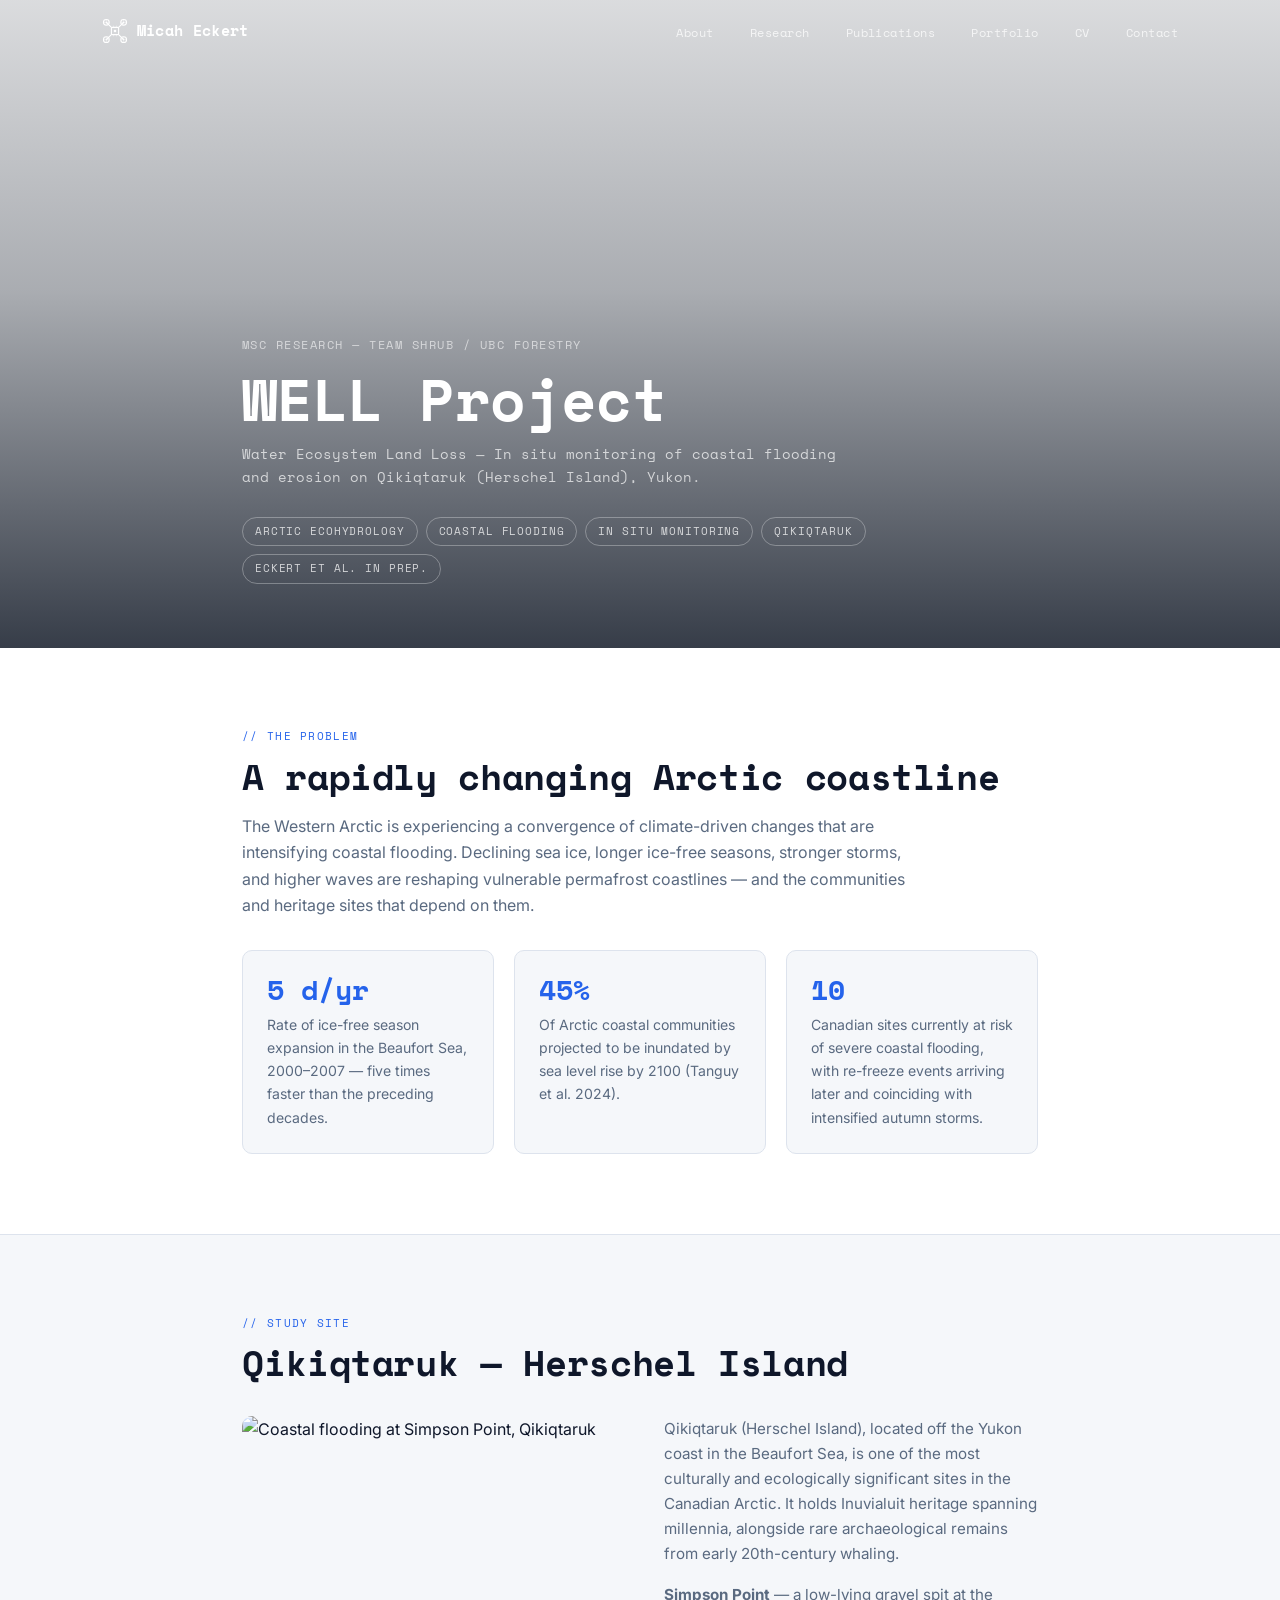
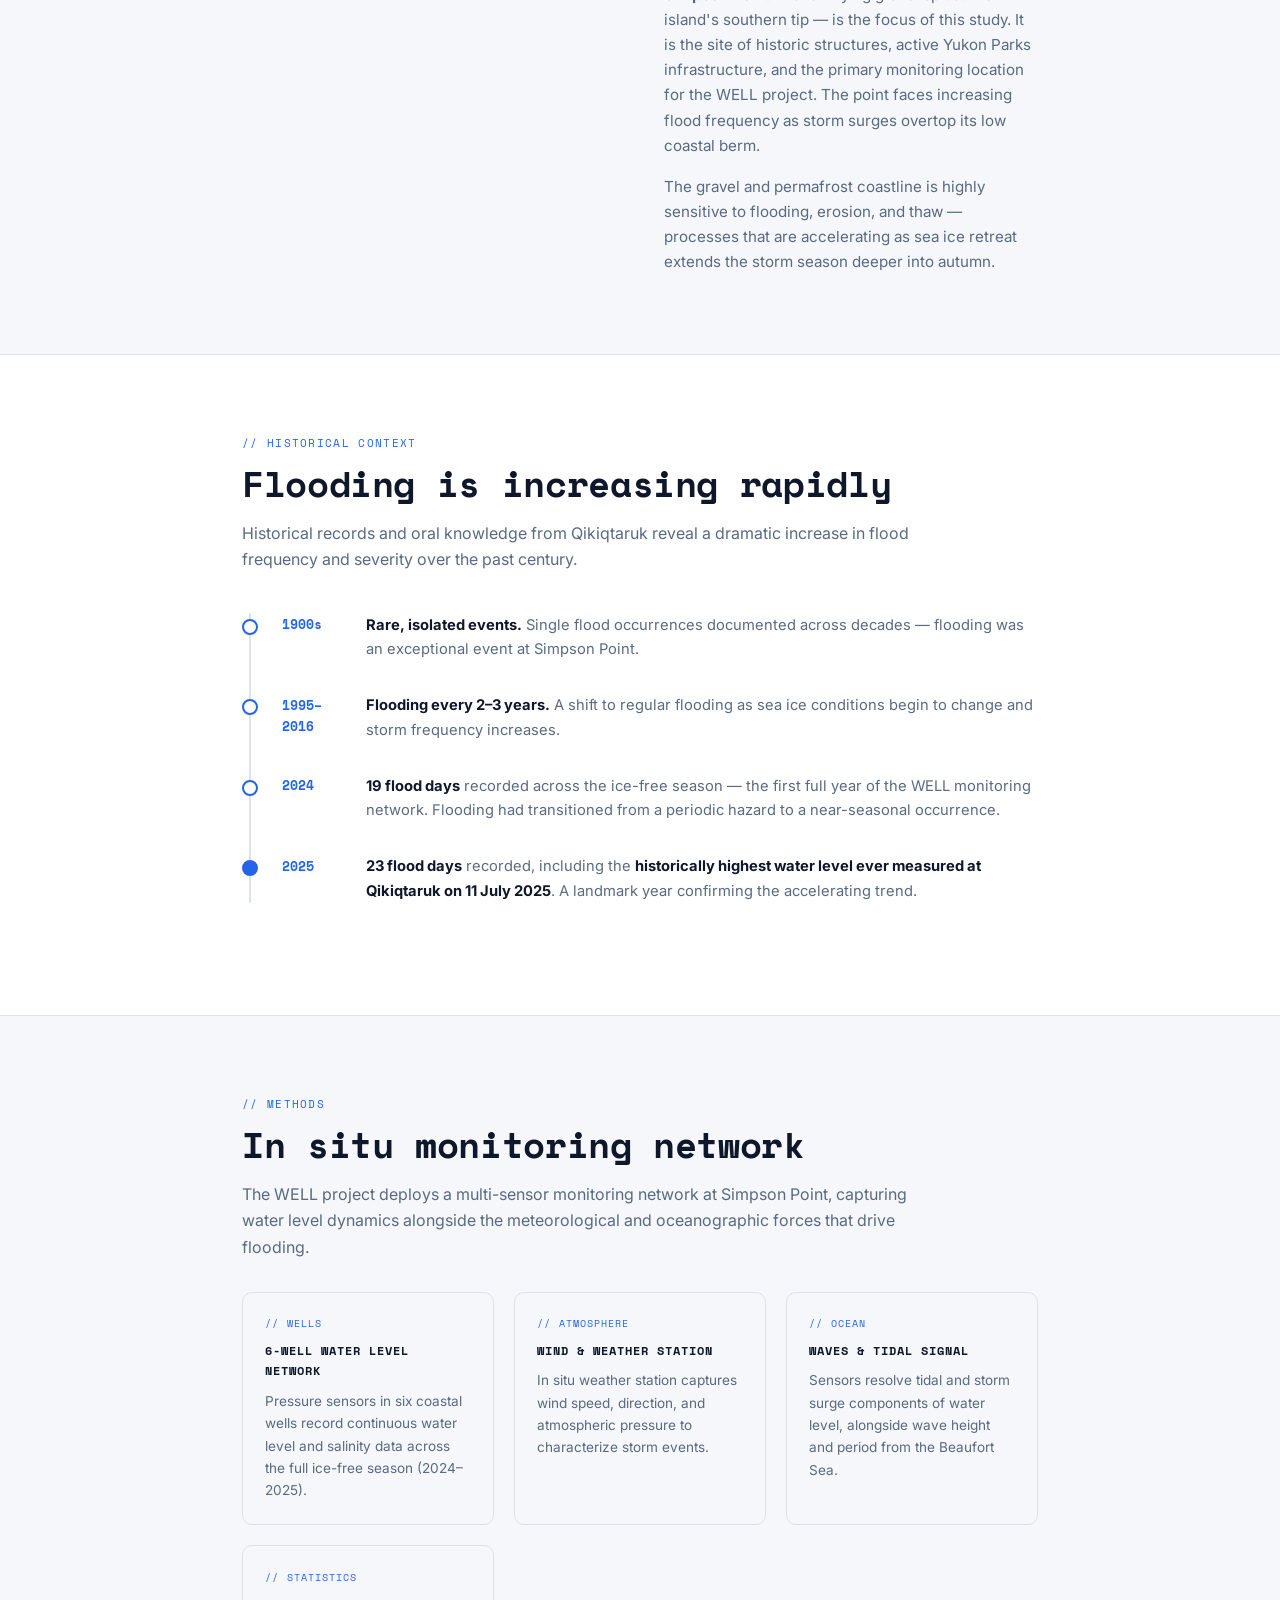
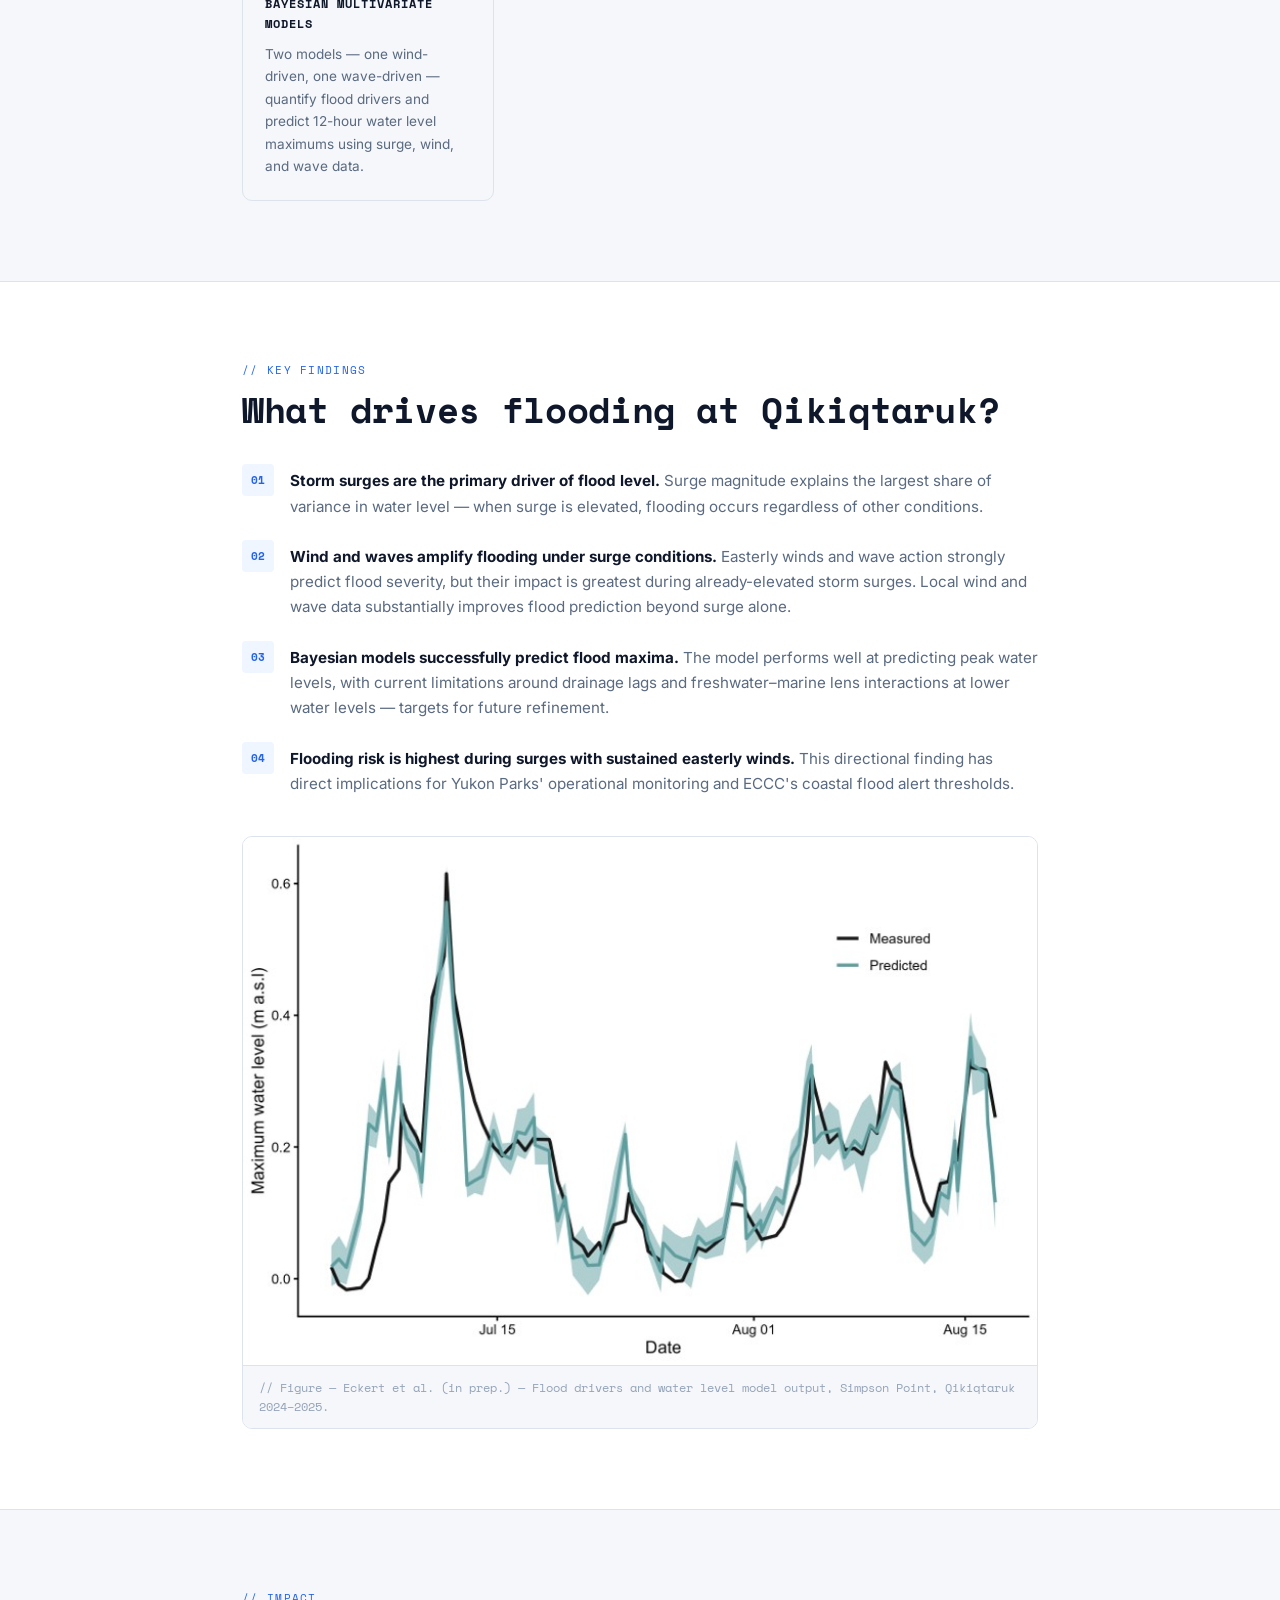
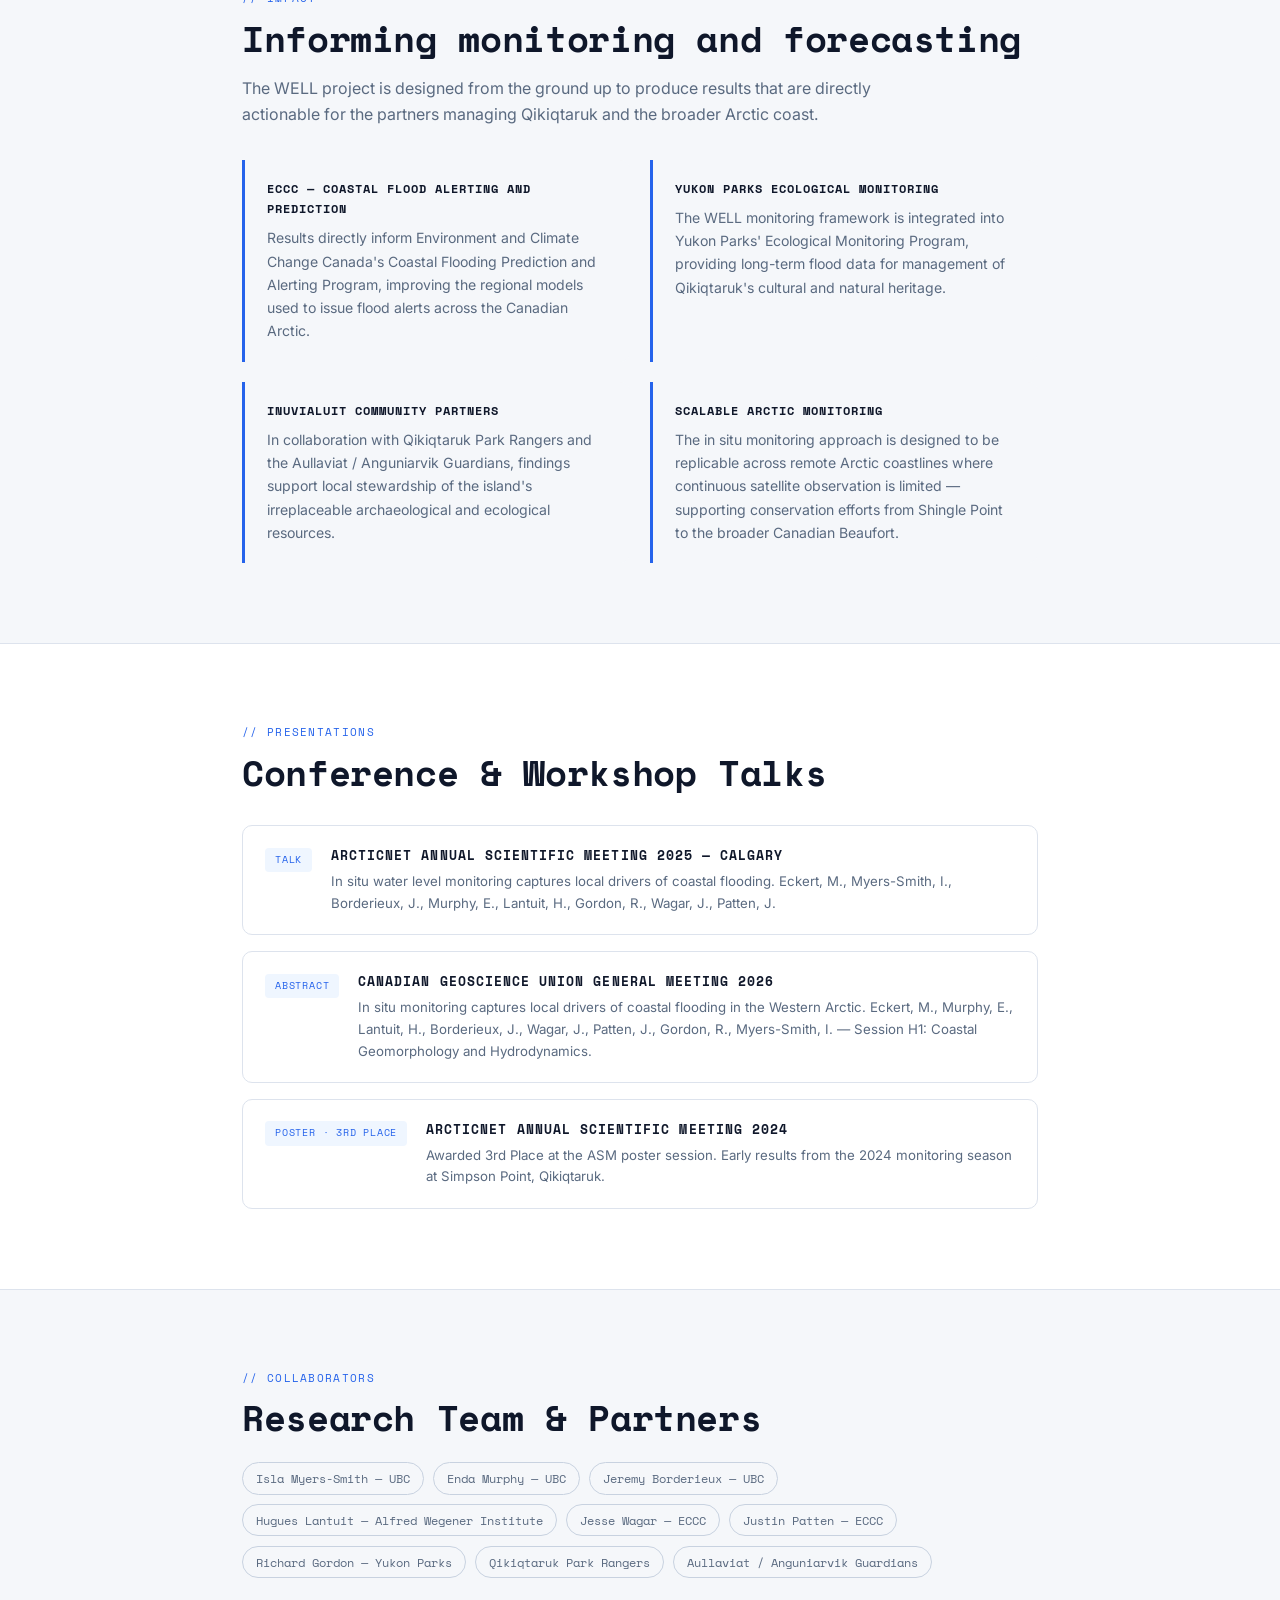
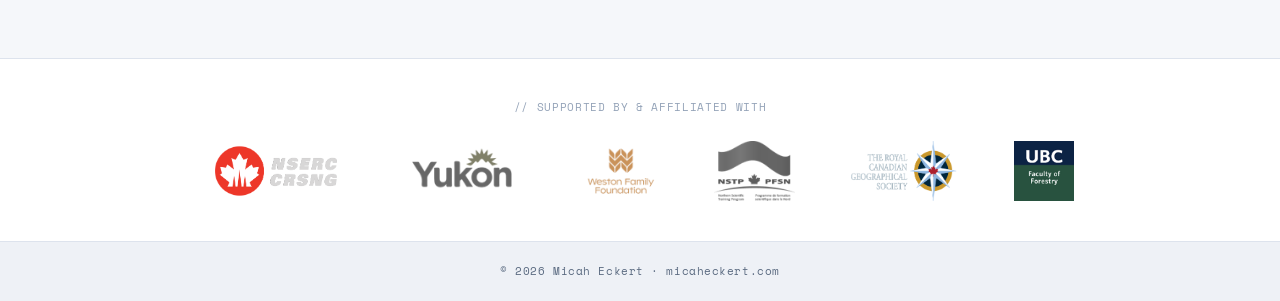
==== well.html @ e5187f92 "Update navbar, darken logos, add WELL project page - Remove Photography and WELL Project links from " ====
<!DOCTYPE html>
<html lang="en">
<head>
  <meta charset="UTF-8">
  <meta name="viewport" content="width=device-width, initial-scale=1.0">
  <title>WELL Project — Micah Eckert</title>
  <meta name="description" content="WELL — Water Ecosystem Land Loss Project. In situ monitoring of coastal flooding on Qikiqtaruk (Herschel Island), Yukon.">
  <link rel="icon" href="data:image/svg+xml,<svg xmlns='http://www.w3.org/2000/svg' viewBox='0 0 100 100'><rect width='100' height='100' rx='16' fill='%232563eb'/><text x='50' y='72' font-size='60' font-family='Georgia,serif' fill='%23fff' text-anchor='middle'>M</text></svg>">
  <link rel="preconnect" href="https://fonts.googleapis.com">
  <link rel="preconnect" href="https://fonts.gstatic.com" crossorigin>
  <link href="https://fonts.googleapis.com/css2?family=Inter:wght@300;400;500;600;700&family=Space+Mono:ital,wght@0,400;0,700;1,400&display=swap" rel="stylesheet">
  <link rel="stylesheet" href="style.css">
  <style>

    /* ── Hero ── */
    .well-hero {
      position: relative;
      min-height: 72vh;
      display: flex;
      align-items: flex-end;
      overflow: hidden;
    }
    .well-hero-video {
      position: absolute;
      inset: 0;
      width: 100%;
      height: 100%;
      object-fit: cover;
      z-index: 0;
    }
    .well-hero-overlay {
      position: absolute;
      inset: 0;
      background: linear-gradient(to top, rgba(10,18,32,0.82) 0%, rgba(10,18,32,0.35) 55%, rgba(10,18,32,0.15) 100%);
      z-index: 1;
    }
    .well-hero-content {
      position: relative;
      z-index: 2;
      padding: 5rem 2rem 4rem;
      max-width: 860px;
      margin: 0 auto;
      width: 100%;
    }
    .well-hero-sup {
      font-family: var(--font-mono);
      font-size: 0.72rem;
      letter-spacing: 0.13em;
      text-transform: uppercase;
      color: rgba(255,255,255,0.6);
      margin-bottom: 0.75rem;
    }
    .well-hero h1 {
      color: #fff;
      font-size: clamp(2rem, 5vw, 3.6rem);
      margin-bottom: 0.6rem;
    }
    .well-hero-sub {
      font-family: var(--font-mono);
      font-size: 0.9rem;
      color: rgba(255,255,255,0.7);
      max-width: 600px;
      line-height: 1.6;
      margin-bottom: 1.8rem;
    }
    .well-hero-tags {
      display: flex;
      flex-wrap: wrap;
      gap: 0.5rem;
    }
    .well-tag {
      font-family: var(--font-mono);
      font-size: 0.68rem;
      letter-spacing: 0.08em;
      text-transform: uppercase;
      padding: 0.3rem 0.75rem;
      border: 1px solid rgba(255,255,255,0.3);
      color: rgba(255,255,255,0.75);
      border-radius: 999px;
    }

    /* ── Layout ── */
    .well-body {
      background: var(--bg);
    }
    .well-section {
      padding: 5rem 0;
      border-bottom: 1px solid var(--border);
    }
    .well-section:last-of-type {
      border-bottom: none;
    }
    .well-section.alt {
      background: var(--bg-alt);
    }
    .well-container {
      max-width: 860px;
      margin: 0 auto;
      padding: 0 2rem;
    }
    .well-label {
      font-family: var(--font-mono);
      font-size: 0.68rem;
      letter-spacing: 0.12em;
      text-transform: uppercase;
      color: var(--blue);
      margin-bottom: 0.6rem;
    }
    .well-label::before { content: '// '; }

    /* ── Context cards (problem statement) ── */
    .context-grid {
      display: grid;
      grid-template-columns: repeat(auto-fit, minmax(240px, 1fr));
      gap: 1.25rem;
      margin-top: 2rem;
    }
    .context-card {
      background: var(--bg-alt);
      border: 1px solid var(--border);
      border-radius: var(--radius);
      padding: 1.5rem;
    }
    .context-card .stat {
      font-family: var(--font-mono);
      font-size: 1.75rem;
      font-weight: 700;
      color: var(--blue);
      line-height: 1.1;
      margin-bottom: 0.4rem;
    }
    .context-card p {
      font-size: 0.88rem;
      color: var(--text-muted);
      margin: 0;
    }

    /* ── Site description ── */
    .site-grid {
      display: grid;
      grid-template-columns: 1fr 1fr;
      gap: 3rem;
      align-items: start;
      margin-top: 2rem;
    }
    @media (max-width: 640px) {
      .site-grid { grid-template-columns: 1fr; }
    }
    .site-grid img {
      width: 100%;
      border-radius: var(--radius);
      aspect-ratio: 4/3;
      object-fit: cover;
    }
    .site-text p {
      color: var(--text-muted);
      font-size: 0.95rem;
      margin-bottom: 1rem;
    }
    .site-text p:last-child { margin-bottom: 0; }

    /* ── Flood timeline ── */
    .timeline {
      margin-top: 2.5rem;
      position: relative;
    }
    .timeline::before {
      content: '';
      position: absolute;
      left: 7px;
      top: 0;
      bottom: 0;
      width: 2px;
      background: var(--border);
    }
    .timeline-item {
      display: flex;
      gap: 1.5rem;
      margin-bottom: 2rem;
      padding-left: 2.5rem;
      position: relative;
    }
    .timeline-item::before {
      content: '';
      position: absolute;
      left: 0;
      top: 6px;
      width: 16px;
      height: 16px;
      border-radius: 50%;
      border: 2px solid var(--blue);
      background: var(--bg);
      z-index: 1;
    }
    .timeline-item.highlight::before {
      background: var(--blue);
    }
    .timeline-year {
      font-family: var(--font-mono);
      font-size: 0.8rem;
      font-weight: 700;
      color: var(--blue);
      min-width: 60px;
      padding-top: 0.1rem;
    }
    .timeline-desc {
      font-size: 0.92rem;
      color: var(--text-muted);
    }
    .timeline-desc strong {
      color: var(--text);
    }

    /* ── Methods ── */
    .methods-grid {
      display: grid;
      grid-template-columns: repeat(auto-fit, minmax(200px, 1fr));
      gap: 1.25rem;
      margin-top: 2rem;
    }
    .method-card {
      border: 1px solid var(--border);
      border-radius: var(--radius);
      padding: 1.4rem;
    }
    .method-icon {
      font-family: var(--font-mono);
      font-size: 0.65rem;
      letter-spacing: 0.1em;
      text-transform: uppercase;
      color: var(--blue);
      margin-bottom: 0.5rem;
    }
    .method-card h4 {
      font-size: 0.78rem;
      margin-bottom: 0.5rem;
      color: var(--text);
    }
    .method-card p {
      font-size: 0.85rem;
      color: var(--text-muted);
      margin: 0;
    }

    /* ── Findings ── */
    .findings-list {
      margin-top: 2rem;
      display: flex;
      flex-direction: column;
      gap: 1.25rem;
    }
    .finding-item {
      display: grid;
      grid-template-columns: 2rem 1fr;
      gap: 1rem;
      align-items: start;
    }
    .finding-num {
      font-family: var(--font-mono);
      font-size: 0.7rem;
      font-weight: 700;
      color: var(--blue);
      background: var(--blue-bg);
      border-radius: 4px;
      width: 2rem;
      height: 2rem;
      display: flex;
      align-items: center;
      justify-content: center;
      flex-shrink: 0;
      margin-top: 0.1rem;
    }
    .finding-text {
      font-size: 0.95rem;
      color: var(--text-muted);
      padding-top: 0.35rem;
    }
    .finding-text strong { color: var(--text); }

    /* ── Graph figure ── */
    .figure-wrap {
      margin-top: 2.5rem;
      border: 1px solid var(--border);
      border-radius: var(--radius);
      overflow: hidden;
    }
    .figure-wrap img {
      width: 100%;
      display: block;
    }
    .figure-caption {
      font-family: var(--font-mono);
      font-size: 0.72rem;
      color: var(--text-faint);
      padding: 0.75rem 1rem;
      border-top: 1px solid var(--border);
      background: var(--bg-alt);
    }

    /* ── Impact ── */
    .impact-grid {
      display: grid;
      grid-template-columns: 1fr 1fr;
      gap: 1.25rem;
      margin-top: 2rem;
    }
    @media (max-width: 560px) {
      .impact-grid { grid-template-columns: 1fr; }
    }
    .impact-card {
      border-left: 3px solid var(--blue);
      padding: 1.2rem 1.4rem;
      background: var(--bg-alt);
      border-radius: 0 var(--radius) var(--radius) 0;
    }
    .impact-card h4 {
      color: var(--text);
      font-size: 0.78rem;
      margin-bottom: 0.4rem;
    }
    .impact-card p {
      font-size: 0.88rem;
      color: var(--text-muted);
      margin: 0;
    }

    /* ── Presentations ── */
    .pres-list {
      margin-top: 2rem;
      display: flex;
      flex-direction: column;
      gap: 1rem;
    }
    .pres-item {
      border: 1px solid var(--border);
      border-radius: var(--radius);
      padding: 1.2rem 1.4rem;
      display: flex;
      align-items: flex-start;
      gap: 1.2rem;
    }
    .pres-badge {
      font-family: var(--font-mono);
      font-size: 0.62rem;
      letter-spacing: 0.08em;
      text-transform: uppercase;
      background: var(--blue-bg);
      color: var(--blue);
      padding: 0.25rem 0.6rem;
      border-radius: 4px;
      white-space: nowrap;
      flex-shrink: 0;
      margin-top: 0.15rem;
    }
    .pres-info h4 {
      font-size: 0.82rem;
      color: var(--text);
      margin-bottom: 0.25rem;
    }
    .pres-info p {
      font-size: 0.83rem;
      color: var(--text-muted);
      margin: 0;
    }

    /* ── Collaborators ── */
    .collab-tags {
      display: flex;
      flex-wrap: wrap;
      gap: 0.6rem;
      margin-top: 1.5rem;
    }
    .collab-tag {
      font-family: var(--font-mono);
      font-size: 0.72rem;
      padding: 0.35rem 0.8rem;
      border: 1px solid var(--border-md);
      border-radius: 999px;
      color: var(--text-muted);
    }

    /* ── Back link ── */
    .well-back {
      padding: 1.4rem 2rem;
      border-bottom: 1px solid var(--border);
      background: var(--bg);
    }
    .well-back a {
      font-family: var(--font-mono);
      font-size: 0.75rem;
      color: var(--text-muted);
      text-decoration: none;
      letter-spacing: 0.04em;
    }
    .well-back a:hover { color: var(--blue); }

  </style>
</head>
<body>

  <!-- ===== NAVBAR ===== -->
  <nav id="navbar" role="navigation" aria-label="Main navigation">
    <div class="nav-container">
      <a href="index.html" class="nav-logo">
        <svg class="nav-drone" viewBox="0 0 36 36" fill="none" xmlns="http://www.w3.org/2000/svg" aria-hidden="true">
          <line x1="13" y1="13" x2="6"  y2="6"  stroke="currentColor" stroke-width="1.5" stroke-linecap="round"/>
          <line x1="23" y1="13" x2="30" y2="6"  stroke="currentColor" stroke-width="1.5" stroke-linecap="round"/>
          <line x1="13" y1="23" x2="6"  y2="30" stroke="currentColor" stroke-width="1.5" stroke-linecap="round"/>
          <line x1="23" y1="23" x2="30" y2="30" stroke="currentColor" stroke-width="1.5" stroke-linecap="round"/>
          <circle cx="6"  cy="6"  r="4" stroke="currentColor" stroke-width="1.5"/>
          <circle cx="30" cy="6"  r="4" stroke="currentColor" stroke-width="1.5"/>
          <circle cx="6"  cy="30" r="4" stroke="currentColor" stroke-width="1.5"/>
          <circle cx="30" cy="30" r="4" stroke="currentColor" stroke-width="1.5"/>
          <line x1="3.2" y1="6"   x2="8.8" y2="6"   stroke="currentColor" stroke-width="1"   stroke-linecap="round" opacity="0.65"/>
          <line x1="6"   y1="3.2" x2="6"   y2="8.8" stroke="currentColor" stroke-width="1"   stroke-linecap="round" opacity="0.65"/>
          <line x1="27.2" y1="6"   x2="32.8" y2="6"   stroke="currentColor" stroke-width="1" stroke-linecap="round" opacity="0.65"/>
          <line x1="30"   y1="3.2" x2="30"   y2="8.8" stroke="currentColor" stroke-width="1" stroke-linecap="round" opacity="0.65"/>
          <line x1="3.2" y1="30"  x2="8.8"  y2="30"  stroke="currentColor" stroke-width="1"  stroke-linecap="round" opacity="0.65"/>
          <line x1="6"   y1="27.2" x2="6"   y2="32.8" stroke="currentColor" stroke-width="1" stroke-linecap="round" opacity="0.65"/>
          <line x1="27.2" y1="30"  x2="32.8" y2="30"  stroke="currentColor" stroke-width="1" stroke-linecap="round" opacity="0.65"/>
          <line x1="30"   y1="27.2" x2="30"  y2="32.8" stroke="currentColor" stroke-width="1" stroke-linecap="round" opacity="0.65"/>
          <rect x="13" y="13" width="10" height="10" rx="1.5" stroke="currentColor" stroke-width="1.5"/>
          <line x1="16" y1="13" x2="16" y2="11" stroke="currentColor" stroke-width="1" stroke-linecap="round" opacity="0.5"/>
          <line x1="20" y1="13" x2="20" y2="11" stroke="currentColor" stroke-width="1" stroke-linecap="round" opacity="0.5"/>
          <line x1="16" y1="23" x2="16" y2="25" stroke="currentColor" stroke-width="1" stroke-linecap="round" opacity="0.5"/>
          <line x1="20" y1="23" x2="20" y2="25" stroke="currentColor" stroke-width="1" stroke-linecap="round" opacity="0.5"/>
          <circle cx="18" cy="18" r="1.8" fill="currentColor"/>
        </svg>
        Micah Eckert
      </a>
      <ul class="nav-links" id="nav-links">
        <li><a href="index.html#about">About</a></li>
        <li><a href="index.html#research">Research</a></li>
        <li><a href="index.html#publications">Publications</a></li>
        <li><a href="portfolio.html">Portfolio</a></li>
        <li><a href="cv.html" target="_blank" rel="noopener">CV</a></li>
        <li><a href="index.html#contact">Contact</a></li>
      </ul>
      <button class="hamburger" id="hamburger" aria-label="Toggle menu" aria-expanded="false">
        <span></span><span></span><span></span>
      </button>
    </div>
  </nav>

  <!-- ===== HERO ===== -->
  <section class="well-hero">
    <video class="well-hero-video" autoplay muted loop playsinline>
      <source src="dronevid_web.mp4" type="video/mp4">
    </video>
    <div class="well-hero-overlay"></div>
    <div class="well-hero-content">
      <p class="well-hero-sup">MSc Research — Team Shrub / UBC Forestry</p>
      <h1>WELL Project</h1>
      <p class="well-hero-sub">Water Ecosystem Land Loss — In situ monitoring of coastal flooding and erosion on Qikiqtaruk (Herschel Island), Yukon.</p>
      <div class="well-hero-tags">
        <span class="well-tag">Arctic Ecohydrology</span>
        <span class="well-tag">Coastal Flooding</span>
        <span class="well-tag">In situ Monitoring</span>
        <span class="well-tag">Qikiqtaruk</span>
        <span class="well-tag">Eckert et al. in prep.</span>
      </div>
    </div>
  </section>

  <div class="well-body">

    <!-- ===== CONTEXT ===== -->
    <section class="well-section">
      <div class="well-container">
        <p class="well-label">The Problem</p>
        <h2>A rapidly changing Arctic coastline</h2>
        <p style="color:var(--text-muted); margin-top:0.75rem; max-width:680px;">
          The Western Arctic is experiencing a convergence of climate-driven changes that are intensifying coastal flooding. Declining sea ice, longer ice-free seasons, stronger storms, and higher waves are reshaping vulnerable permafrost coastlines — and the communities and heritage sites that depend on them.
        </p>
        <div class="context-grid">
          <div class="context-card">
            <div class="stat">5 d/yr</div>
            <p>Rate of ice-free season expansion in the Beaufort Sea, 2000–2007 — five times faster than the preceding decades.</p>
          </div>
          <div class="context-card">
            <div class="stat">45%</div>
            <p>Of Arctic coastal communities projected to be inundated by sea level rise by 2100 (Tanguy et al. 2024).</p>
          </div>
          <div class="context-card">
            <div class="stat">10</div>
            <p>Canadian sites currently at risk of severe coastal flooding, with re-freeze events arriving later and coinciding with intensified autumn storms.</p>
          </div>
        </div>
      </div>
    </section>

    <!-- ===== THE SITE ===== -->
    <section class="well-section alt">
      <div class="well-container">
        <p class="well-label">Study Site</p>
        <h2>Qikiqtaruk — Herschel Island</h2>
        <div class="site-grid">
          <img src="Photos/DSC05940.JPG" alt="Coastal flooding at Simpson Point, Qikiqtaruk" loading="lazy">
          <div class="site-text">
            <p>
              Qikiqtaruk (Herschel Island), located off the Yukon coast in the Beaufort Sea, is one of the most culturally and ecologically significant sites in the Canadian Arctic. It holds Inuvialuit heritage spanning millennia, alongside rare archaeological remains from early 20th-century whaling.
            </p>
            <p>
              <strong>Simpson Point</strong> — a low-lying gravel spit at the island's southern tip — is the focus of this study. It is the site of historic structures, active Yukon Parks infrastructure, and the primary monitoring location for the WELL project. The point faces increasing flood frequency as storm surges overtop its low coastal berm.
            </p>
            <p>
              The gravel and permafrost coastline is highly sensitive to flooding, erosion, and thaw — processes that are accelerating as sea ice retreat extends the storm season deeper into autumn.
            </p>
          </div>
        </div>
      </div>
    </section>

    <!-- ===== FLOODING HISTORY ===== -->
    <section class="well-section">
      <div class="well-container">
        <p class="well-label">Historical Context</p>
        <h2>Flooding is increasing rapidly</h2>
        <p style="color:var(--text-muted); margin-top:0.75rem; max-width:680px;">
          Historical records and oral knowledge from Qikiqtaruk reveal a dramatic increase in flood frequency and severity over the past century.
        </p>
        <div class="timeline">
          <div class="timeline-item">
            <span class="timeline-year">1900s</span>
            <p class="timeline-desc"><strong>Rare, isolated events.</strong> Single flood occurrences documented across decades — flooding was an exceptional event at Simpson Point.</p>
          </div>
          <div class="timeline-item">
            <span class="timeline-year">1995–2016</span>
            <p class="timeline-desc"><strong>Flooding every 2–3 years.</strong> A shift to regular flooding as sea ice conditions begin to change and storm frequency increases.</p>
          </div>
          <div class="timeline-item">
            <span class="timeline-year">2024</span>
            <p class="timeline-desc"><strong>19 flood days</strong> recorded across the ice-free season — the first full year of the WELL monitoring network. Flooding had transitioned from a periodic hazard to a near-seasonal occurrence.</p>
          </div>
          <div class="timeline-item highlight">
            <span class="timeline-year">2025</span>
            <p class="timeline-desc"><strong>23 flood days</strong> recorded, including the <strong>historically highest water level ever measured at Qikiqtaruk on 11 July 2025</strong>. A landmark year confirming the accelerating trend.</p>
          </div>
        </div>
      </div>
    </section>

    <!-- ===== METHODS ===== -->
    <section class="well-section alt">
      <div class="well-container">
        <p class="well-label">Methods</p>
        <h2>In situ monitoring network</h2>
        <p style="color:var(--text-muted); margin-top:0.75rem; max-width:680px;">
          The WELL project deploys a multi-sensor monitoring network at Simpson Point, capturing water level dynamics alongside the meteorological and oceanographic forces that drive flooding.
        </p>
        <div class="methods-grid">
          <div class="method-card">
            <div class="method-icon">// Wells</div>
            <h4>6-Well Water Level Network</h4>
            <p>Pressure sensors in six coastal wells record continuous water level and salinity data across the full ice-free season (2024–2025).</p>
          </div>
          <div class="method-card">
            <div class="method-icon">// Atmosphere</div>
            <h4>Wind &amp; Weather Station</h4>
            <p>In situ weather station captures wind speed, direction, and atmospheric pressure to characterize storm events.</p>
          </div>
          <div class="method-card">
            <div class="method-icon">// Ocean</div>
            <h4>Waves &amp; Tidal Signal</h4>
            <p>Sensors resolve tidal and storm surge components of water level, alongside wave height and period from the Beaufort Sea.</p>
          </div>
          <div class="method-card">
            <div class="method-icon">// Statistics</div>
            <h4>Bayesian Multivariate Models</h4>
            <p>Two models — one wind-driven, one wave-driven — quantify flood drivers and predict 12-hour water level maximums using surge, wind, and wave data.</p>
          </div>
        </div>
      </div>
    </section>

    <!-- ===== FINDINGS ===== -->
    <section class="well-section">
      <div class="well-container">
        <p class="well-label">Key Findings</p>
        <h2>What drives flooding at Qikiqtaruk?</h2>
        <div class="findings-list">
          <div class="finding-item">
            <div class="finding-num">01</div>
            <p class="finding-text"><strong>Storm surges are the primary driver of flood level.</strong> Surge magnitude explains the largest share of variance in water level — when surge is elevated, flooding occurs regardless of other conditions.</p>
          </div>
          <div class="finding-item">
            <div class="finding-num">02</div>
            <p class="finding-text"><strong>Wind and waves amplify flooding under surge conditions.</strong> Easterly winds and wave action strongly predict flood severity, but their impact is greatest during already-elevated storm surges. Local wind and wave data substantially improves flood prediction beyond surge alone.</p>
          </div>
          <div class="finding-item">
            <div class="finding-num">03</div>
            <p class="finding-text"><strong>Bayesian models successfully predict flood maxima.</strong> The model performs well at predicting peak water levels, with current limitations around drainage lags and freshwater–marine lens interactions at lower water levels — targets for future refinement.</p>
          </div>
          <div class="finding-item">
            <div class="finding-num">04</div>
            <p class="finding-text"><strong>Flooding risk is highest during surges with sustained easterly winds.</strong> This directional finding has direct implications for Yukon Parks' operational monitoring and ECCC's coastal flood alert thresholds.</p>
          </div>
        </div>
        <div class="figure-wrap">
          <img src="graph.jpg" alt="Key findings figure — Eckert et al. in prep. Flood drivers at Qikiqtaruk" loading="lazy">
          <p class="figure-caption">// Figure — Eckert et al. (in prep.) — Flood drivers and water level model output, Simpson Point, Qikiqtaruk 2024–2025.</p>
        </div>
      </div>
    </section>

    <!-- ===== IMPACT ===== -->
    <section class="well-section alt">
      <div class="well-container">
        <p class="well-label">Impact</p>
        <h2>Informing monitoring and forecasting</h2>
        <p style="color:var(--text-muted); margin-top:0.75rem; max-width:680px;">
          The WELL project is designed from the ground up to produce results that are directly actionable for the partners managing Qikiqtaruk and the broader Arctic coast.
        </p>
        <div class="impact-grid">
          <div class="impact-card">
            <h4>ECCC — Coastal Flood Alerting and Prediction</h4>
            <p>Results directly inform Environment and Climate Change Canada's Coastal Flooding Prediction and Alerting Program, improving the regional models used to issue flood alerts across the Canadian Arctic.</p>
          </div>
          <div class="impact-card">
            <h4>Yukon Parks Ecological Monitoring</h4>
            <p>The WELL monitoring framework is integrated into Yukon Parks' Ecological Monitoring Program, providing long-term flood data for management of Qikiqtaruk's cultural and natural heritage.</p>
          </div>
          <div class="impact-card">
            <h4>Inuvialuit Community Partners</h4>
            <p>In collaboration with Qikiqtaruk Park Rangers and the Aullaviat / Anguniarvik Guardians, findings support local stewardship of the island's irreplaceable archaeological and ecological resources.</p>
          </div>
          <div class="impact-card">
            <h4>Scalable Arctic Monitoring</h4>
            <p>The in situ monitoring approach is designed to be replicable across remote Arctic coastlines where continuous satellite observation is limited — supporting conservation efforts from Shingle Point to the broader Canadian Beaufort.</p>
          </div>
        </div>
      </div>
    </section>

    <!-- ===== PRESENTATIONS ===== -->
    <section class="well-section">
      <div class="well-container">
        <p class="well-label">Presentations</p>
        <h2>Conference &amp; Workshop Talks</h2>
        <div class="pres-list">
          <div class="pres-item">
            <span class="pres-badge">Talk</span>
            <div class="pres-info">
              <h4>ArcticNet Annual Scientific Meeting 2025 — Calgary</h4>
              <p>In situ water level monitoring captures local drivers of coastal flooding. Eckert, M., Myers-Smith, I., Borderieux, J., Murphy, E., Lantuit, H., Gordon, R., Wagar, J., Patten, J.</p>
            </div>
          </div>
          <div class="pres-item">
            <span class="pres-badge">Abstract</span>
            <div class="pres-info">
              <h4>Canadian Geoscience Union General Meeting 2026</h4>
              <p>In situ monitoring captures local drivers of coastal flooding in the Western Arctic. Eckert, M., Murphy, E., Lantuit, H., Borderieux, J., Wagar, J., Patten, J., Gordon, R., Myers-Smith, I. — Session H1: Coastal Geomorphology and Hydrodynamics.</p>
            </div>
          </div>
          <div class="pres-item">
            <span class="pres-badge">Poster · 3rd Place</span>
            <div class="pres-info">
              <h4>ArcticNet Annual Scientific Meeting 2024</h4>
              <p>Awarded 3rd Place at the ASM poster session. Early results from the 2024 monitoring season at Simpson Point, Qikiqtaruk.</p>
            </div>
          </div>
        </div>
      </div>
    </section>

    <!-- ===== COLLABORATORS ===== -->
    <section class="well-section alt">
      <div class="well-container">
        <p class="well-label">Collaborators</p>
        <h2>Research Team &amp; Partners</h2>
        <div class="collab-tags">
          <span class="collab-tag">Isla Myers-Smith — UBC</span>
          <span class="collab-tag">Enda Murphy — UBC</span>
          <span class="collab-tag">Jeremy Borderieux — UBC</span>
          <span class="collab-tag">Hugues Lantuit — Alfred Wegener Institute</span>
          <span class="collab-tag">Jesse Wagar — ECCC</span>
          <span class="collab-tag">Justin Patten — ECCC</span>
          <span class="collab-tag">Richard Gordon — Yukon Parks</span>
          <span class="collab-tag">Qikiqtaruk Park Rangers</span>
          <span class="collab-tag">Aullaviat / Anguniarvik Guardians</span>
        </div>
      </div>
    </section>

  </div>

  <!-- ===== FOOTER ===== -->
  <footer class="footer">
    <div class="footer-logos">
      <p class="footer-logos-label">// Supported by &amp; affiliated with</p>
      <div class="footer-logos-row">
        <img src="Logos/Picture1.png" alt="NSERC / CRSNG">
        <img src="Logos/Picture2.png" alt="Yukon Government">
        <img src="Logos/Picture3.png" alt="Weston Family Foundation">
        <img src="Logos/Picture4.png" alt="Northern Scientific Training Program">
        <img src="Logos/Picture5.png" alt="The Royal Canadian Geographical Society">
        <img src="Logos/Picture6.png" alt="UBC Faculty of Forestry">
      </div>
    </div>
    <div class="footer-bar">
      <p>&copy; 2026 Micah Eckert &middot; micaheckert.com</p>
    </div>
  </footer>

  <script src="script.js"></script>
</body>
</html>
---- style.css ----
/* ============================================================
   micaheckert.ca — stylesheet  v4
   ============================================================ */

*, *::before, *::after {
  box-sizing: border-box;
  margin: 0;
  padding: 0;
}

:root {
  --bg:           #ffffff;
  --bg-alt:       #f5f7fa;
  --bg-soft:      #eef1f6;
  --border:       #dde3ed;
  --border-md:    #c8d2e0;

  --blue:         #2563eb;
  --blue-lt:      #3b82f6;
  --blue-bg:      #eff6ff;
  --green:        #10b981;

  --text:         #0f172a;
  --text-muted:   #5a6a80;
  --text-faint:   #94a3b8;

  --font-sans:  'Inter', system-ui, -apple-system, sans-serif;
  --font-mono:  'Space Mono', 'Fira Mono', 'Courier New', monospace;

  --radius:     10px;
  --radius-sm:  6px;
  --shadow:     0 1px 3px rgba(0,0,0,0.07), 0 4px 16px rgba(0,0,0,0.05);
  --shadow-lg:  0 8px 32px rgba(0,0,0,0.10);
  --transition: 0.2s ease;
}

html {
  scroll-behavior: smooth;
  -webkit-font-smoothing: antialiased;
}

body {
  font-family: var(--font-sans);
  color: var(--text);
  background: var(--bg);
  line-height: 1.65;
  overflow-x: hidden;
}

img {
  display: block;
  max-width: 100%;
  image-orientation: from-image;
}

a {
  color: var(--blue);
  transition: color var(--transition);
}
a:hover { color: var(--blue-lt); }

/* ----- Typography ----- */
h1, h2, h3 {
  font-family: var(--font-mono);
  font-weight: 700;
  letter-spacing: -0.01em;
  line-height: 1.15;
}
h4 {
  font-family: var(--font-mono);
  font-size: 0.7rem;
  font-weight: 700;
  letter-spacing: 0.08em;
  text-transform: uppercase;
  color: var(--blue);
  margin-bottom: 0.85rem;
}

h1 { font-size: clamp(2.1rem, 4.5vw, 3.6rem); }
h2 { font-size: clamp(1.55rem, 3vw, 2.25rem); margin-bottom: 1rem; }
h3 { font-size: 0.97rem; letter-spacing: 0em; margin-bottom: 0.45rem; }

p { margin-bottom: 1rem; }
p:last-child { margin-bottom: 0; }

/* ----- Layout ----- */
.container {
  max-width: 1140px;
  margin: 0 auto;
  padding: 0 2rem;
}

.section {
  padding: 6rem 0;
  scroll-margin-top: 64px;
}

/* Section label */
.section-label {
  display: inline-flex;
  align-items: center;
  gap: 0.45rem;
  font-family: var(--font-mono);
  font-size: 0.68rem;
  font-weight: 400;
  letter-spacing: 0.06em;
  color: var(--blue);
  margin-bottom: 0.75rem;
}
.section-label::before {
  content: '//';
  opacity: 0.45;
}

.section-intro {
  font-family: var(--font-mono);
  font-size: 0.88rem;
  color: var(--text-muted);
  max-width: 100%;
  white-space: nowrap;
  margin-bottom: 3rem;
  line-height: 1.85;
  letter-spacing: 0.01em;
}

/* ----- Buttons ----- */
.btn {
  display: inline-block;
  padding: 0.72rem 1.75rem;
  border-radius: var(--radius-sm);
  font-family: var(--font-sans);
  font-size: 0.88rem;
  font-weight: 500;
  text-decoration: none;
  border: none;
  cursor: pointer;
  transition: all var(--transition);
  letter-spacing: 0.01em;
}
.btn-primary {
  background: #ffffff;
  color: var(--text);
  box-shadow: 0 1px 3px rgba(0,0,0,0.12), 0 0 0 1px rgba(0,0,0,0.07);
}
.btn-primary:hover {
  background: #f0f4fa;
  color: var(--text);
  transform: translateY(-1px);
  box-shadow: 0 4px 16px rgba(0,0,0,0.15);
}
.btn-ghost {
  background: transparent;
  border: 1.5px solid rgba(255,255,255,0.55);
  color: #fff;
}
.btn-ghost:hover {
  background: rgba(255,255,255,0.12);
  border-color: rgba(255,255,255,0.85);
  color: #fff;
}

/* ----- Fade-in ----- */
.fade-in {
  opacity: 0;
  transform: translateY(18px);
  transition: opacity 0.5s ease, transform 0.5s ease;
}
.fade-in.visible {
  opacity: 1;
  transform: none;
}


/* ============================================================
   NAVBAR
   ============================================================ */
#navbar {
  position: fixed;
  top: 0; left: 0; right: 0;
  z-index: 200;
  padding: 1.1rem 0;
  transition: background var(--transition), box-shadow var(--transition), padding var(--transition);
}
#navbar.scrolled {
  background: rgba(255,255,255,0.97);
  backdrop-filter: blur(12px);
  -webkit-backdrop-filter: blur(12px);
  box-shadow: 0 1px 0 var(--border);
  padding: 0.7rem 0;
}
#navbar.scrolled .nav-logo { color: var(--text); }
#navbar.scrolled .nav-links a { color: var(--text-muted); }
#navbar.scrolled .nav-links a:hover { color: var(--blue); }
#navbar.scrolled .hamburger span { background: var(--text); }

.nav-container {
  max-width: 1140px;
  margin: 0 auto;
  padding: 0 2rem;
  display: flex;
  align-items: center;
  justify-content: space-between;
}

.nav-logo {
  display: flex;
  align-items: center;
  gap: 0.55rem;
  font-family: var(--font-mono);
  font-size: 0.95rem;
  font-weight: 700;
  color: #fff;
  text-decoration: none;
  letter-spacing: 0.02em;
  transition: color var(--transition);
}

.nav-drone {
  width: 26px;
  height: 26px;
  flex-shrink: 0;
  transition: opacity var(--transition);
}
.nav-logo:hover .nav-drone { opacity: 0.75; }

.nav-links {
  list-style: none;
  display: flex;
  gap: 2.25rem;
}
.nav-links a {
  font-family: var(--font-mono);
  font-size: 0.75rem;
  letter-spacing: 0.04em;
  color: rgba(255,255,255,0.75);
  text-decoration: none;
  transition: color var(--transition);
}
.nav-links a:hover { color: #fff; }
.nav-links a.nav-active { color: #fff; }

.hamburger {
  display: none;
  flex-direction: column;
  justify-content: center;
  gap: 5px;
  background: none;
  border: none;
  cursor: pointer;
  padding: 4px;
  z-index: 201;
}
.hamburger span {
  display: block;
  width: 22px;
  height: 1.5px;
  background: #fff;
  border-radius: 2px;
  transition: all 0.3s;
}
.hamburger.open span:nth-child(1) { transform: translateY(6.5px) rotate(45deg); }
.hamburger.open span:nth-child(2) { opacity: 0; }
.hamburger.open span:nth-child(3) { transform: translateY(-6.5px) rotate(-45deg); }


/* ============================================================
   HERO
   ============================================================ */
.hero {
  position: relative;
  height: 100vh;
  min-height: 560px;
  display: flex;
  align-items: flex-end;
  justify-content: flex-start;
  overflow: hidden;
  color: #fff;
  text-align: left;
}

.hero-image {
  position: absolute;
  inset: 0;
}
.hero-image img,
.hero-image video {
  width: 100%;
  height: 100%;
  object-fit: cover;
  object-position: center center;
}

.hero-overlay {
  position: absolute;
  inset: 0;
  background: linear-gradient(
    to bottom,
    rgba(15,23,42,0.15) 0%,
    rgba(15,23,42,0.38) 40%,
    rgba(15,23,42,0.62) 100%
  );
}

.hero-content {
  position: relative;
  z-index: 2;
  max-width: 700px;
  padding: 0 3rem 5rem;
}

.hero-sup {
  font-family: var(--font-mono);
  font-size: 0.72rem;
  letter-spacing: 0.14em;
  color: #6ee7b7;
  margin-bottom: 1.1rem;
  opacity: 0.95;
}

.hero-content h1 {
  text-shadow: 0 2px 20px rgba(0,0,0,0.3);
  margin-bottom: 1rem;
  font-weight: 700;
}

.hero-tagline {
  font-size: clamp(1rem, 2vw, 1.15rem);
  color: rgba(255,255,255,0.82);
  margin-bottom: 2.5rem;
  font-family: var(--font-mono);
  font-weight: 400;
  letter-spacing: 0.04em;
}

.hero-cta {
  display: flex;
  gap: 0.85rem;
  justify-content: flex-start;
  flex-wrap: wrap;
}

.hero-scroll {
  position: absolute;
  bottom: 2rem;
  left: 50%;
  transform: translateX(-50%);
  color: rgba(255,255,255,0.5);
  z-index: 2;
  text-decoration: none;
  animation: hero-bounce 2.4s ease-in-out infinite;
}
@keyframes hero-bounce {
  0%, 100% { transform: translateX(-50%) translateY(0); }
  50%       { transform: translateX(-50%) translateY(8px); }
}


/* ============================================================
   ABOUT
   ============================================================ */
.about { background: var(--bg); }

.about-grid {
  display: grid;
  grid-template-columns: 1fr 1.7fr;
  gap: 5rem;
  align-items: center;
}

.about-photo {
  border-radius: var(--radius);
  overflow: hidden;
  box-shadow: var(--shadow-lg);
  aspect-ratio: 3 / 4;
  border: 1px solid var(--border);
}
.about-photo img {
  width: 100%;
  height: 100%;
  object-fit: cover;
  object-position: 72% 12%;
}

.about-text h2 { color: var(--text); }
.about-text p {
  color: var(--text-muted);
  font-family: var(--font-mono);
  font-size: 0.88rem;
  line-height: 1.85;
  letter-spacing: 0.01em;
}
.about-text a  { color: var(--blue); text-decoration: none; font-weight: 400; }
.about-text a:hover { text-decoration: underline; }

.affiliation-links {
  display: flex;
  flex-wrap: wrap;
  gap: 0.6rem;
  margin-top: 1.75rem;
}
.link-pill {
  display: inline-flex;
  align-items: center;
  padding: 0.35rem 0.9rem;
  border-radius: 100px;
  border: 1px solid var(--border);
  color: var(--text-muted);
  text-decoration: none;
  font-family: var(--font-mono);
  font-size: 0.72rem;
  letter-spacing: 0.03em;
  transition: all var(--transition);
  background: var(--bg-alt);
}
.link-pill:hover {
  background: var(--text);
  border-color: var(--text);
  color: #fff;
}

/* Shrub logo inside pill */
.pill-logo {
  width: 22px;
  height: 22px;
  object-fit: contain;
  display: inline-block;
  vertical-align: middle;
  margin-right: 0.35rem;
  opacity: 0.8;
}
.link-pill-shrub:hover .pill-logo { opacity: 1; filter: brightness(10); }


/* ============================================================
   RESEARCH  (light)
   ============================================================ */
.research { background: var(--bg-alt); }
.research h2 { color: var(--text); }

/* Inline shrub logo inside h2 */
.shrub-inline-link {
  display: inline-block;
  text-decoration: none;
  vertical-align: middle;
  margin-left: 0.55rem;
  line-height: 1;
}
.shrub-inline-logo {
  display: inline-block;
  height: 1.45em;
  width: auto;
  vertical-align: middle;
  opacity: 1;
  transition: opacity var(--transition);
  position: relative;
  top: -0.08em;
}
.shrub-inline-link:hover .shrub-inline-logo { opacity: 0.65; }

/* Research header (simplified — logo is now inline in h2) */
.research-header-text {
  margin-bottom: 0;
}

/* Drone map */
.drone-map-figure {
  margin-bottom: 2rem;
  border: 1px solid var(--border);
  border-radius: var(--radius);
  overflow: hidden;
  background: var(--bg);
}
.drone-map-wrap { line-height: 0; }
.drone-map-wrap img {
  width: 100%;
  height: auto;
  display: block;
}
.drone-map-figure figcaption {
  font-family: var(--font-mono);
  font-size: 0.68rem;
  color: var(--text-faint);
  padding: 0.55rem 0.75rem;
  border-top: 1px solid var(--border);
}

.research-grid {
  display: grid;
  grid-template-columns: repeat(auto-fit, minmax(240px, 1fr));
  gap: 0;
  border: 1px solid var(--border);
  border-radius: var(--radius);
  overflow: hidden;
  margin-bottom: 3rem;
}

.research-card {
  background: var(--bg);
  padding: 2rem 1.75rem;
  transition: background var(--transition);
  border-right: 1px solid var(--border);
}
.research-card:last-child { border-right: none; }
.research-card:hover { background: var(--blue-bg); }

.research-card h3 { color: var(--text); margin-bottom: 0.65rem; }
.research-card p {
  color: var(--text-muted);
  font-family: var(--font-mono);
  font-size: 0.82rem;
  margin: 0;
  line-height: 1.8;
  letter-spacing: 0.01em;
}
.research-card a { color: var(--blue); }


/* Research collaborators */
.research-collab {
  border-top: 1px solid var(--border);
  padding-top: 2rem;
  display: flex;
  flex-direction: column;
  gap: 1rem;
}
.research-collab-label {
  font-family: var(--font-mono);
  font-size: 0.7rem;
  color: var(--blue);
  letter-spacing: 0.06em;
  text-transform: uppercase;
}
.research-collab-partners {
  display: flex;
  flex-wrap: wrap;
  gap: 0.6rem;
}
.research-collab-partners span {
  font-family: var(--font-mono);
  font-size: 0.78rem;
  color: var(--text-muted);
  background: var(--bg);
  border: 1px solid var(--border);
  border-radius: 100px;
  padding: 0.3rem 0.9rem;
  letter-spacing: 0.01em;
}

/* ============================================================
   PUBLICATIONS / PREVIOUS RESEARCH
   ============================================================ */
.publications { background: var(--bg); }
.publications h2 { color: var(--text); margin-bottom: 2.5rem; }

/* Paper card */
.paper-card {
  display: grid;
  grid-template-columns: 1fr 1fr;
  gap: 3rem;
  align-items: start;
  padding: 2.25rem 0;
  margin-bottom: 2rem;
  border-bottom: 1px solid var(--border);
}
.paper-card:last-of-type {
  border-bottom: none;
}
.paper-label {
  display: block;
  font-family: var(--font-mono);
  font-size: 0.68rem;
  color: var(--blue);
  margin-bottom: 0.6rem;
  letter-spacing: 0.05em;
}
.paper-meta h3 {
  font-size: 1.25rem;
  color: var(--text);
  margin-bottom: 0.35rem;
}
.paper-journal {
  font-family: var(--font-mono);
  font-size: 0.78rem;
  color: var(--text-faint);
  margin-bottom: 1.25rem;
  letter-spacing: 0.02em;
  line-height: 1.6;
}
.paper-findings {
  list-style: none;
  padding: 0;
  margin: 0 0 1.25rem 0;
}
.paper-findings li {
  font-family: var(--font-mono);
  font-size: 0.82rem;
  color: var(--text-muted);
  line-height: 1.75;
  letter-spacing: 0.01em;
  padding: 0.35rem 0 0.35rem 1.1rem;
  border-bottom: 1px solid var(--border);
  position: relative;
}
.paper-findings li:last-child { border-bottom: none; }
.paper-findings li::before {
  content: '—';
  position: absolute;
  left: 0;
  color: var(--blue);
  font-size: 0.7rem;
  top: 0.42rem;
}

/* View paper button (inline in meta) */
.btn-paper-view {
  display: inline-block;
  font-family: var(--font-mono);
  font-size: 0.72rem;
  letter-spacing: 0.05em;
  color: var(--blue);
  background: none;
  border: 1px solid var(--border-md);
  border-radius: var(--radius-sm);
  padding: 0.45rem 0.9rem;
  cursor: pointer;
  transition: all var(--transition);
  text-decoration: none;
  margin-top: 0.25rem;
}
.btn-paper-view:hover {
  background: var(--blue);
  border-color: var(--blue);
  color: #fff;
}

/* Graph / figure side */
.paper-graph {
  border-radius: var(--radius-sm);
  overflow: hidden;
  border: 1px solid var(--border);
  background: var(--bg);
}
.paper-graph img {
  width: 100%;
  height: auto;
  display: block;
}

/* Inline PDF embed (Verkaik card right column) */
.paper-iframe-embed {
  border-radius: var(--radius);
  overflow: hidden;
  background: var(--bg);
}
.paper-iframe-embed iframe {
  display: block;
  width: 100%;
  height: 480px;
  border: none;
}

.paper-pdf-cta {
  display: flex;
  flex-direction: column;
  align-items: center;
  justify-content: center;
  gap: 1.25rem;
  background: var(--bg-alt);
  border-radius: var(--radius);
  min-height: 200px;
  padding: 2rem;
  text-align: center;
}
.paper-pdf-cta-label {
  font-family: var(--font-mono);
  font-size: 0.7rem;
  color: var(--text-faint);
  letter-spacing: 0.05em;
  margin: 0;
}
.paper-pdf-cta-btn {
  display: inline-flex;
  align-items: center;
  gap: 0.6rem;
  font-family: var(--font-mono);
  font-size: 0.82rem;
  color: var(--bg);
  background: var(--text);
  border: none;
  border-radius: var(--radius-sm);
  padding: 0.65rem 1.25rem;
  cursor: pointer;
  transition: background var(--transition);
  letter-spacing: 0.02em;
}
.paper-pdf-cta-btn:hover { background: var(--blue); }
.paper-pdf-cta-link {
  font-family: var(--font-mono);
  font-size: 0.72rem;
  color: var(--text-faint);
  text-decoration: none;
  letter-spacing: 0.03em;
  transition: color var(--transition);
}
.paper-pdf-cta-link:hover { color: var(--blue); }
.pdf-fallback-inline {
  display: flex;
  flex-direction: column;
  align-items: center;
  justify-content: center;
  gap: 1rem;
  min-height: 340px;
  font-family: var(--font-mono);
  font-size: 0.78rem;
  color: var(--text-faint);
  padding: 2rem;
  text-align: center;
}

/* ArcticNet poster accordion */
.poster-details {
  border: 1px solid var(--border);
  border-radius: var(--radius);
  overflow: hidden;
}
.poster-details summary {
  display: flex;
  align-items: center;
  justify-content: space-between;
  padding: 1.25rem 1.75rem;
  cursor: pointer;
  list-style: none;
  background: var(--bg-alt);
  transition: background var(--transition);
  gap: 1rem;
}
.poster-details summary::-webkit-details-marker { display: none; }
.poster-details summary:hover { background: var(--bg-soft); }
.poster-details[open] summary { border-bottom: 1px solid var(--border); }

.poster-summary-inner {
  display: flex;
  align-items: center;
  gap: 1.25rem;
  flex-wrap: wrap;
}
.poster-title {
  font-weight: 600;
  font-size: 0.95rem;
  color: var(--text);
}
.poster-award {
  font-family: var(--font-mono);
  font-size: 0.68rem;
  color: var(--blue);
  letter-spacing: 0.05em;
}
.poster-chevron {
  width: 18px;
  height: 18px;
  color: var(--text-faint);
  flex-shrink: 0;
  transition: transform 0.25s ease;
}
.poster-details[open] .poster-chevron { transform: rotate(180deg); }

.poster-content {
  background: var(--bg);
  padding: 1.5rem;
  line-height: 0;
}
.poster-content img {
  width: 100%;
  height: auto;
  border-radius: var(--radius-sm);
}


/* ============================================================
   PHOTOGRAPHY
   ============================================================ */
.photography { background: var(--bg); }
.photography h2 { color: var(--text); }

.gallery {
  display: grid;
  grid-template-columns: repeat(auto-fill, minmax(300px, 1fr));
  gap: 2px;
  border: 1px solid var(--border);
  border-radius: var(--radius);
  overflow: hidden;
  margin-top: 2rem;
}

.gallery-item {
  position: relative;
  cursor: pointer;
  aspect-ratio: 4 / 3;
  background: var(--bg-soft);
  overflow: hidden;
}
.gallery-item img {
  width: 100%;
  height: 100%;
  object-fit: cover;
  transition: transform 0.5s ease;
  filter: brightness(0.97);
}
.gallery-item:hover img {
  transform: scale(1.05);
  filter: brightness(1.02);
}
.gallery-item-overlay {
  position: absolute;
  inset: 0;
  background: rgba(15,23,42,0);
  transition: background 0.3s;
}
.gallery-item:hover .gallery-item-overlay {
  background: rgba(15,23,42,0.12);
}

.gallery-cta {
  margin-top: 1.75rem;
  display: flex;
  justify-content: flex-end;
}
.gallery-cta .btn-primary {
  background: var(--text);
  color: #fff;
  box-shadow: none;
}
.gallery-cta .btn-primary:hover {
  background: var(--text-muted);
  color: #fff;
}

.photo-credit {
  margin-top: 1.5rem;
  font-family: var(--font-mono);
  font-size: 0.78rem;
  color: var(--text-muted);
  line-height: 1.7;
  border-top: 1px solid var(--border);
  padding-top: 1rem;
}
.photo-credit a {
  color: var(--accent);
  text-decoration: none;
}
.photo-credit a:hover {
  text-decoration: underline;
}

/* ----- Slideshow ----- */
.slideshow {
  position: relative;
  width: 100%;
  aspect-ratio: 16 / 9;
  border-radius: 12px;
  overflow: hidden;
  background: #111;
  margin: 2rem 0 0;
}
.slideshow-img {
  position: absolute;
  inset: 0;
  width: 100%;
  height: 100%;
  object-fit: cover;
  opacity: 0;
  transition: opacity 1.2s ease;
}
.slideshow-img.active { opacity: 1; }
.slideshow-dots {
  position: absolute;
  bottom: 1rem;
  left: 50%;
  transform: translateX(-50%);
  display: flex;
  gap: 0.5rem;
  z-index: 2;
}
.slideshow-dot {
  width: 8px;
  height: 8px;
  border-radius: 50%;
  background: rgba(255, 255, 255, 0.4);
  border: none;
  cursor: pointer;
  padding: 0;
  transition: background 0.3s;
}
.slideshow-dot.active { background: #fff; }

/* Lightbox */
.lightbox {
  display: none;
  position: fixed;
  inset: 0;
  background: rgba(10,15,25,0.96);
  z-index: 500;
  justify-content: center;
  align-items: center;
  flex-direction: column;
  padding: 1rem;
}
.lightbox.open { display: flex; }

.lightbox-img-wrap {
  max-width: 90vw;
  max-height: 82vh;
  display: flex;
  align-items: center;
  justify-content: center;
}
.lightbox-img-wrap img {
  max-width: 90vw;
  max-height: 82vh;
  object-fit: contain;
  border-radius: var(--radius-sm);
}

#lb-caption {
  font-family: var(--font-mono);
  font-size: 0.72rem;
  color: rgba(255,255,255,0.5);
  letter-spacing: 0.04em;
  margin-top: 1rem;
  text-align: center;
  max-width: 600px;
}

.lightbox-close {
  position: absolute;
  top: 1.25rem;
  right: 1.5rem;
  background: none;
  border: none;
  color: rgba(255,255,255,0.6);
  font-size: 2rem;
  cursor: pointer;
  line-height: 1;
  transition: color var(--transition);
  font-family: var(--font-mono);
}
.lightbox-close:hover { color: #fff; }

.lightbox-nav {
  position: absolute;
  top: 50%;
  transform: translateY(-50%);
  background: rgba(255,255,255,0.07);
  border: 1px solid rgba(255,255,255,0.12);
  color: #fff;
  font-size: 2.2rem;
  line-height: 1;
  cursor: pointer;
  padding: 0.5rem 1rem;
  border-radius: var(--radius-sm);
  transition: background var(--transition);
  font-family: var(--font-mono);
}
.lightbox-nav:hover { background: rgba(255,255,255,0.15); }
.lightbox-nav.prev { left: 1rem; }
.lightbox-nav.next { right: 1rem; }


/* ============================================================
   CV TEASER (index.html)
   ============================================================ */
.cv-teaser { background: var(--bg-alt); }

.cv-teaser-inner {
  display: grid;
  grid-template-columns: 1fr 1.4fr;
  gap: 4rem;
  align-items: center;
}

.cv-teaser-text h2 { color: var(--text); margin-bottom: 0.6rem; }
.cv-teaser-text > p {
  color: var(--text-muted);
  font-family: var(--font-mono);
  font-size: 0.8rem;
  line-height: 1.75;
  letter-spacing: 0.02em;
  margin-bottom: 1.75rem;
}
.cv-teaser-btns {
  display: flex;
  gap: 0.75rem;
  flex-wrap: wrap;
}

.cv-teaser-preview {
  position: relative;
  border-radius: var(--radius);
  overflow: hidden;
  box-shadow: var(--shadow-lg);
  border: 1px solid var(--border);
  background: var(--bg);
  aspect-ratio: 3 / 4;
}
.cv-teaser-preview-link {
  display: block;
  width: 100%;
  height: 100%;
  text-decoration: none;
}
.cv-teaser-preview-link iframe {
  display: block;
  width: 100%;
  height: 100%;
  border: none;
  pointer-events: none;
}
.cv-teaser-overlay {
  position: absolute;
  inset: 0;
  background: rgba(10,15,25,0);
  display: flex;
  align-items: center;
  justify-content: center;
  transition: background var(--transition);
}
.cv-teaser-overlay span {
  font-family: var(--font-mono);
  font-size: 0.82rem;
  color: #fff;
  background: var(--blue);
  border-radius: var(--radius-sm);
  padding: 0.5rem 1.1rem;
  opacity: 0;
  transform: translateY(4px);
  transition: opacity var(--transition), transform var(--transition);
  letter-spacing: 0.03em;
}
.cv-teaser-preview-link:hover .cv-teaser-overlay {
  background: rgba(10,15,25,0.35);
}
.cv-teaser-preview-link:hover .cv-teaser-overlay span {
  opacity: 1;
  transform: translateY(0);
}
.cv-embed-placeholder {
  min-height: 200px;
  display: flex;
  align-items: center;
  justify-content: center;
  padding: 2.5rem 2rem;
  font-family: var(--font-mono);
  font-size: 0.75rem;
  color: var(--text-faint);
  text-align: center;
  line-height: 1.6;
}
.cv-embed-placeholder strong { color: var(--text-muted); }


/* ============================================================
   COASTAL VIDEO SECTION
   ============================================================ */
.coastal-video-section {
  position: relative;
  height: 72vh;
  min-height: 480px;
  overflow: hidden;
  display: flex;
  align-items: flex-end;
  justify-content: flex-start;
  scroll-margin-top: 64px;
}

.coastal-video-bg {
  position: absolute;
  inset: 0;
}
.coastal-video-bg video {
  width: 100%;
  height: 100%;
  object-fit: cover;
  object-position: center center;
}

.coastal-video-overlay {
  position: absolute;
  inset: 0;
  background: linear-gradient(
    to bottom,
    rgba(15,23,42,0.05) 0%,
    rgba(15,23,42,0.72) 100%
  );
}

.coastal-video-content {
  position: relative;
  z-index: 2;
  padding: 0 3rem 3rem;
}

.coastal-video-label {
  display: block;
  font-family: var(--font-mono);
  font-size: 0.72rem;
  letter-spacing: 0.1em;
  color: rgba(255,255,255,0.55);
  margin-bottom: 0.6rem;
}

.coastal-video-heading {
  color: #fff;
  font-size: 2.4rem;
  font-weight: 700;
  margin-bottom: 0.4rem;
  line-height: 1.15;
}

.coastal-video-sub {
  font-family: var(--font-mono);
  font-size: 0.83rem;
  color: rgba(255,255,255,0.65);
  margin-bottom: 1.4rem;
  letter-spacing: 0.01em;
}

.contact-email--light {
  color: #fff;
}
.contact-email--light:hover { color: rgba(255,255,255,0.75); }

.contact-links--light a {
  color: rgba(255,255,255,0.55);
}
.contact-links--light a:hover { color: #fff; }


/* ============================================================
   PDF MODAL
   ============================================================ */
.pdf-modal {
  display: none;
  position: fixed;
  inset: 0;
  background: rgba(10,15,25,0.85);
  z-index: 600;
  justify-content: center;
  align-items: center;
  padding: 2rem 1.5rem;
  backdrop-filter: blur(6px);
  -webkit-backdrop-filter: blur(6px);
}
.pdf-modal.open { display: flex; }

.pdf-modal-inner {
  position: relative;
  background: var(--bg);
  border-radius: var(--radius);
  border: 1px solid var(--border);
  width: 100%;
  max-width: 900px;
  height: 88vh;
  display: flex;
  flex-direction: column;
  box-shadow: var(--shadow-lg);
  overflow: hidden;
}

.pdf-modal-close {
  position: absolute;
  top: 0.9rem;
  right: 1.1rem;
  background: none;
  border: none;
  font-size: 1.5rem;
  color: var(--text-faint);
  cursor: pointer;
  line-height: 1;
  font-family: var(--font-mono);
  z-index: 2;
  transition: color var(--transition);
}
.pdf-modal-close:hover { color: var(--text); }

.pdf-modal-title {
  font-family: var(--font-mono);
  font-size: 0.72rem;
  letter-spacing: 0.05em;
  color: var(--text-faint);
  padding: 1rem 3rem 1rem 1.25rem;
  border-bottom: 1px solid var(--border);
  margin: 0;
  background: var(--bg-alt);
  flex-shrink: 0;
}

.pdf-modal-iframe {
  flex: 1;
  border: none;
  display: block;
  width: 100%;
  min-height: 0;
}

.pdf-fallback {
  display: flex;
  flex-direction: column;
  align-items: center;
  justify-content: center;
  gap: 1.25rem;
  height: 100%;
  min-height: 200px;
  font-family: var(--font-mono);
  font-size: 0.8rem;
  color: var(--text-faint);
  padding: 2rem;
  text-align: center;
}


/* ============================================================
   FOOTER / CONTACT  (light)
   ============================================================ */
/* ============================================================
   PRESS / IN THE MEDIA
   ============================================================ */
.press { background: var(--bg-alt); }
.press h2 { color: var(--text); margin-bottom: 2rem; }

.press-card {
  display: block;
  text-decoration: none;
  background: var(--bg);
  border: 1px solid var(--border);
  border-radius: var(--radius);
  padding: 2.25rem;
  max-width: 780px;
  transition: box-shadow var(--transition), border-color var(--transition), transform var(--transition);
}
.press-card:hover {
  box-shadow: var(--shadow-lg);
  border-color: var(--border-md);
  transform: translateY(-2px);
}
.press-card-top {
  display: flex;
  align-items: center;
  justify-content: space-between;
  margin-bottom: 1.1rem;
}
.press-outlet {
  display: flex;
  align-items: center;
  gap: 1rem;
}
.press-outlet-name {
  font-family: var(--font-mono);
  font-size: 0.72rem;
  font-weight: 700;
  letter-spacing: 0.08em;
  text-transform: uppercase;
  color: #052962;
  background: #e8f0fb;
  border: 1px solid #bdd0f0;
  border-radius: 4px;
  padding: 0.2rem 0.6rem;
}
.press-date {
  font-family: var(--font-mono);
  font-size: 0.72rem;
  color: var(--text-faint);
  letter-spacing: 0.04em;
}
.press-arrow {
  color: var(--text-faint);
  transition: color var(--transition), transform var(--transition);
  flex-shrink: 0;
}
.press-card:hover .press-arrow {
  color: var(--blue);
  transform: translate(3px, -3px);
}
.press-headline {
  font-size: 1.25rem;
  font-weight: 600;
  color: var(--text);
  line-height: 1.4;
  margin-bottom: 0.85rem;
}
.press-desc {
  font-family: var(--font-mono);
  font-size: 0.82rem;
  color: var(--text-muted);
  line-height: 1.8;
  margin-bottom: 1.25rem;
  letter-spacing: 0.01em;
}
.press-read {
  font-family: var(--font-mono);
  font-size: 0.75rem;
  color: var(--blue);
  letter-spacing: 0.04em;
  transition: color var(--transition);
}
.press-card:hover .press-read { color: var(--blue-lt); }

/* ============================================================
   FOOTER LOGOS
   ============================================================ */
.footer-logos {
  border-top: 1px solid var(--border);
  padding: 2.5rem 0;
  text-align: center;
}
.footer-logos-label {
  font-family: var(--font-mono);
  font-size: 0.68rem;
  color: var(--text-faint);
  letter-spacing: 0.06em;
  text-transform: uppercase;
  margin-bottom: 1.5rem;
}
.footer-logos-row {
  display: flex;
  align-items: center;
  justify-content: center;
  flex-wrap: wrap;
  gap: 2.5rem 3.5rem;
}
.footer-logos-row img {
  height: 60px;
  width: auto;
  max-width: 180px;
  object-fit: contain;
}
.footer-logos-row img:nth-child(2),
.footer-logos-row img:nth-child(4) {
  filter: brightness(0.5);
}

/* Video trigger button */
.btn-video-trigger {
  display: inline-flex;
  align-items: center;
  gap: 0.55rem;
  font-family: var(--font-mono);
  font-size: 0.8rem;
  color: var(--text-muted);
  background: none;
  border: 1px solid var(--border);
  border-radius: 100px;
  padding: 0.5rem 1.1rem;
  cursor: pointer;
  transition: border-color var(--transition), color var(--transition), background var(--transition);
  letter-spacing: 0.02em;
  margin-bottom: 1.5rem;
}
.btn-video-trigger:hover {
  border-color: var(--blue);
  color: var(--blue);
  background: var(--blue-bg);
}
.btn-video-trigger svg { flex-shrink: 0; }

/* Video modal */
.video-modal {
  display: none;
  position: fixed;
  inset: 0;
  background: rgba(10,15,25,0.92);
  z-index: 700;
  justify-content: center;
  align-items: center;
  padding: 2rem 1.5rem;
  backdrop-filter: blur(8px);
  -webkit-backdrop-filter: blur(8px);
}
.video-modal.open { display: flex; }

.video-modal-inner {
  position: relative;
  background: #000;
  border-radius: var(--radius);
  border: 1px solid var(--border);
  width: 100%;
  max-width: 920px;
  display: flex;
  flex-direction: column;
  box-shadow: 0 24px 64px rgba(0,0,0,0.5);
  overflow: hidden;
}

.video-modal-close {
  position: absolute;
  top: 0.75rem;
  right: 0.9rem;
  background: rgba(0,0,0,0.65);
  border: none;
  border-radius: 4px;
  font-size: 1.4rem;
  color: #fff;
  cursor: pointer;
  line-height: 1;
  font-family: var(--font-mono);
  z-index: 2;
  padding: 0.2rem 0.55rem;
  transition: background var(--transition);
}
.video-modal-close:hover { background: rgba(0,0,0,0.95); }

.video-modal-title {
  font-family: var(--font-mono);
  font-size: 0.72rem;
  letter-spacing: 0.05em;
  color: var(--text-faint);
  padding: 0.85rem 3rem 0.85rem 1.25rem;
  border-bottom: 1px solid var(--border);
  margin: 0;
  background: var(--bg-alt);
  flex-shrink: 0;
}

.video-modal-player {
  width: 100%;
  display: block;
  max-height: 80vh;
  background: #000;
}

/* ============================================================
   FOOTER
   ============================================================ */
.footer {
  background: var(--bg);
  color: var(--text);
}

.footer-inner {
  display: grid;
  grid-template-columns: 1fr 1fr;
  gap: 4rem;
  align-items: center;
  padding-top: 5rem;
  padding-bottom: 4rem;
}

.footer-photo {
  border-radius: var(--radius);
  overflow: hidden;
  box-shadow: var(--shadow-lg);
  aspect-ratio: 4 / 3;
  border: 1px solid var(--border);
}
.footer-photo img {
  width: 100%;
  height: 100%;
  object-fit: cover;
  object-position: center 40%;
  transition: filter var(--transition);
}
.footer-photo:hover img { filter: brightness(1.05); }

.footer-content h2 { color: var(--text); margin-bottom: 0.85rem; }
.footer-content > p {
  color: var(--text-muted);
  font-family: var(--font-mono);
  font-size: 0.85rem;
  margin-bottom: 1.5rem;
  line-height: 1.75;
  letter-spacing: 0.01em;
}

.contact-email {
  display: inline-block;
  font-family: var(--font-mono);
  font-size: 0.95rem;
  color: var(--blue);
  text-decoration: none;
  font-weight: 400;
  margin-bottom: 1.75rem;
  letter-spacing: 0.02em;
  transition: color var(--transition);
}
.contact-email:hover { color: var(--blue-lt); }

.contact-links {
  display: flex;
  gap: 1.75rem;
  flex-wrap: wrap;
}
.contact-links a {
  font-family: var(--font-mono);
  font-size: 0.75rem;
  letter-spacing: 0.04em;
  color: var(--text-faint);
  text-decoration: none;
  transition: color var(--transition);
}
.contact-links a:hover { color: var(--blue); }

.footer-shrub-logo {
  display: inline-block;
  margin-top: 2rem;
  opacity: 0.55;
  transition: opacity var(--transition);
}
.footer-shrub-logo:hover { opacity: 0.85; }
.footer-shrub-logo img {
  height: 48px;
  width: auto;
  display: block;
}

.footer-bar {
  border-top: 1px solid var(--border);
  text-align: center;
  padding: 1.25rem 2rem;
  background: var(--bg-soft);
}
.footer-bar p {
  font-family: var(--font-mono);
  font-size: 0.7rem;
  color: var(--text-muted);
  letter-spacing: 0.05em;
  margin: 0;
}


/* ============================================================
   RESPONSIVE
   ============================================================ */
@media (max-width: 960px) {
  .about-grid {
    grid-template-columns: 1fr;
    gap: 2.5rem;
  }
  .about-photo {
    max-width: 360px;
    margin: 0 auto;
    aspect-ratio: 4 / 5;
  }
  .cv-teaser-inner {
    grid-template-columns: 1fr;
    gap: 2rem;
  }
  .cv-teaser-preview { max-width: 360px; margin: 0 auto; aspect-ratio: 3 / 4; }
}

@media (max-width: 800px) {
  .research-grid { grid-template-columns: 1fr; }
  .research-card { border-right: none; border-bottom: 1px solid var(--border); }
  .research-card:last-child { border-bottom: none; }
  .paper-card { grid-template-columns: 1fr; gap: 1.5rem; }
  .paper-pdf-thumb { min-height: 120px; }
}

@media (max-width: 768px) {
  .section-intro { white-space: normal; }
  .nav-links {
    display: none;
    position: fixed;
    inset: 0;
    background: var(--bg);
    flex-direction: column;
    align-items: center;
    justify-content: center;
    gap: 2.5rem;
    z-index: 200;
  }
  .nav-links.open { display: flex; }
  .nav-links a { font-size: 1rem; color: var(--text-muted); }
  .nav-links a:hover { color: var(--blue); }
  .hamburger { display: flex; }
  .section { padding: 4rem 0; }
  .coastal-video-section { height: auto; min-height: 520px; }
  .coastal-video-content { padding: 0 1.5rem 2.25rem; }
  .coastal-video-heading { font-size: 1.8rem; }
}

@media (max-width: 540px) {
  .gallery { grid-template-columns: 1fr 1fr; gap: 1px; }
  .hero { align-items: center; justify-content: center; text-align: center; }
  .hero-content { padding: 0 1.5rem 3rem; }
  .hero-cta { justify-content: center; flex-direction: column; align-items: center; }
  .lightbox-nav { font-size: 1.8rem; padding: 0.35rem 0.75rem; }
  .poster-summary-inner { flex-direction: column; align-items: flex-start; gap: 0.4rem; }
  .pdf-modal { padding: 0; }
  .pdf-modal-inner { border-radius: 0; max-height: 100vh; height: 100vh; }
}

@media (max-width: 400px) {
  .gallery { grid-template-columns: 1fr; }
}
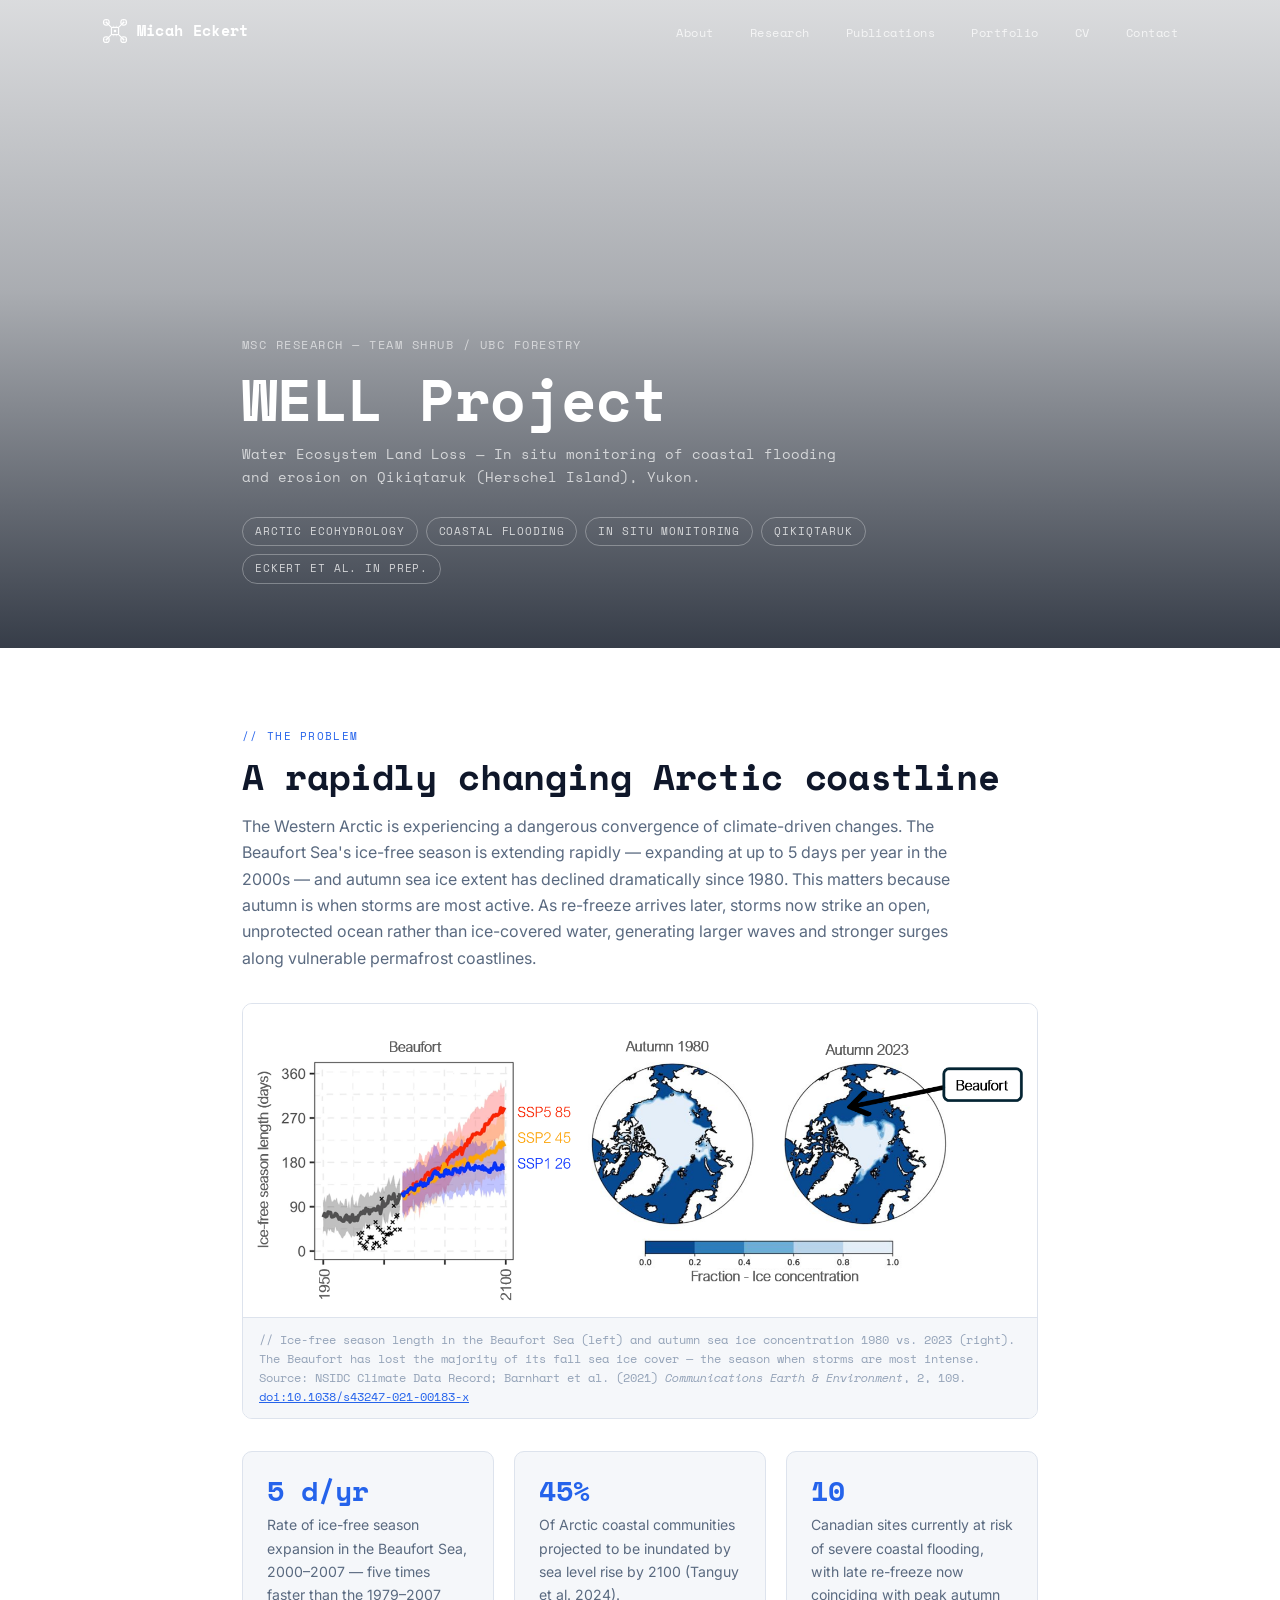
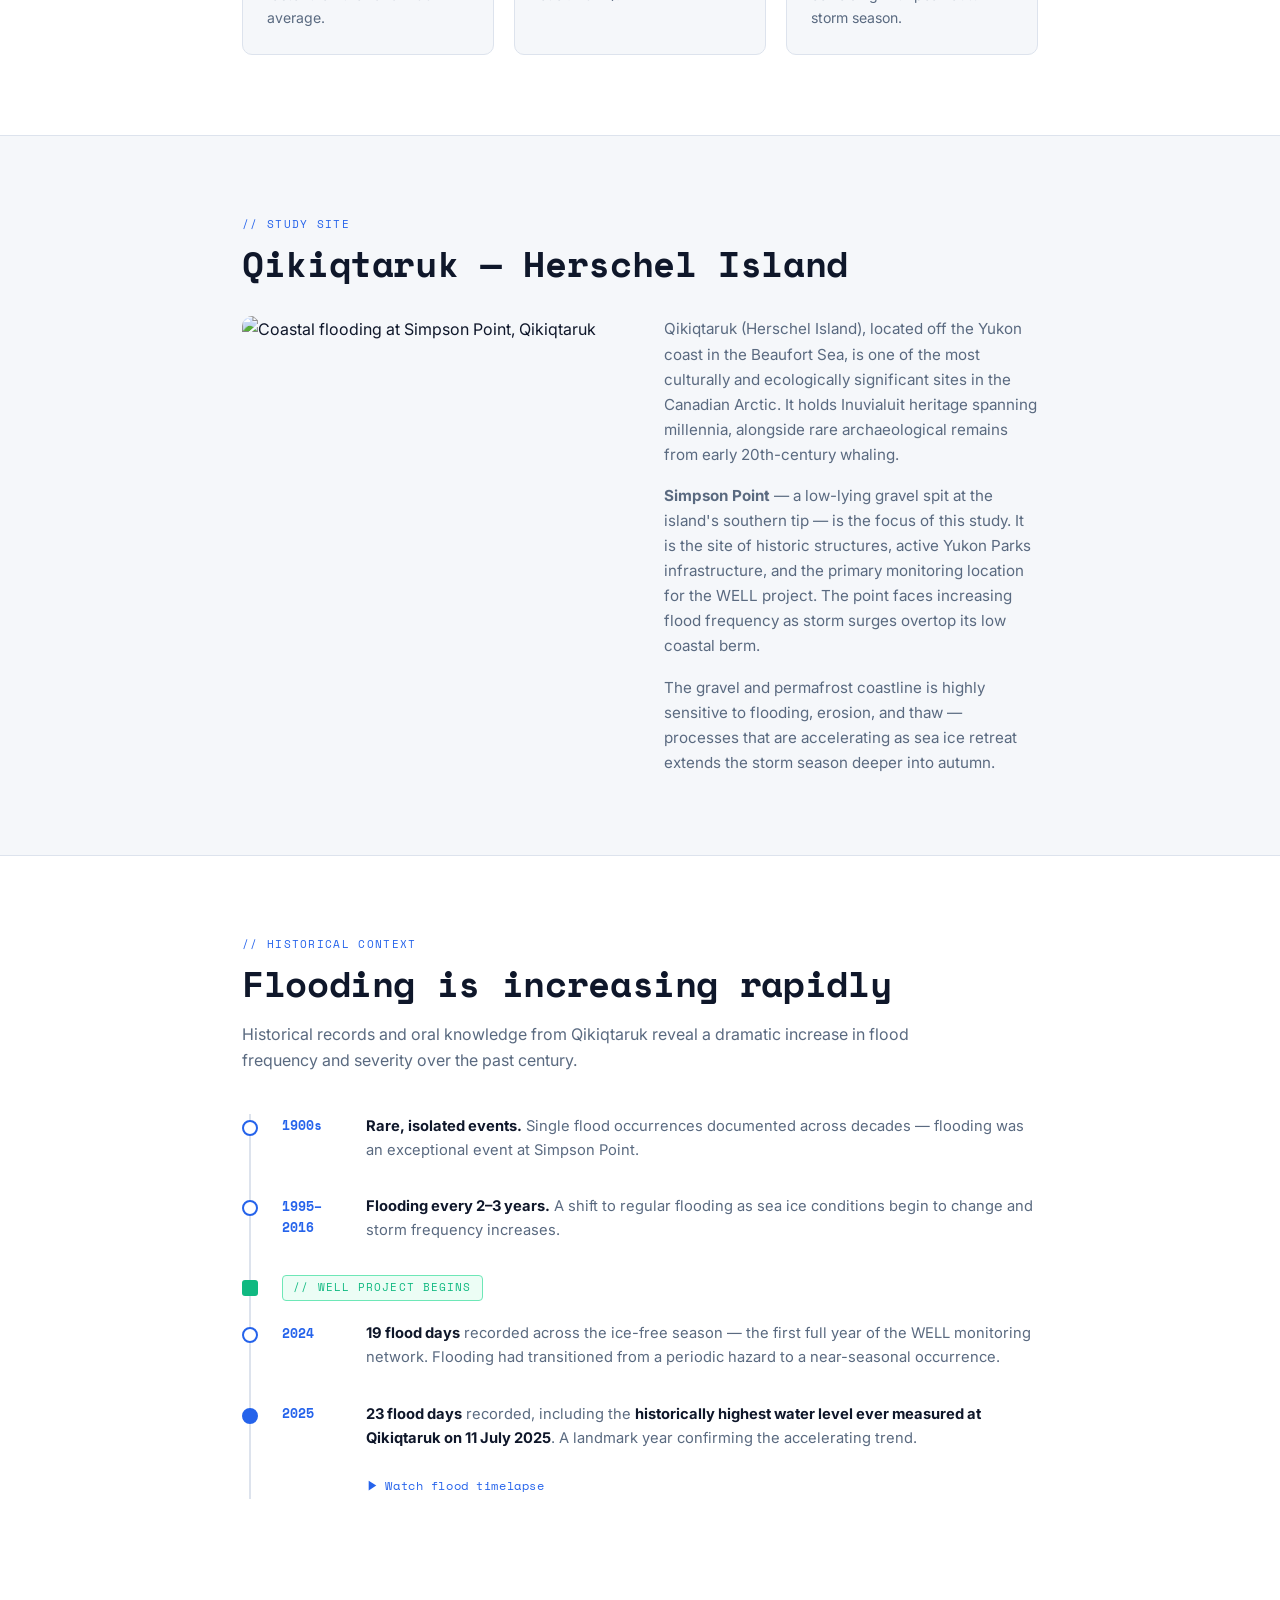
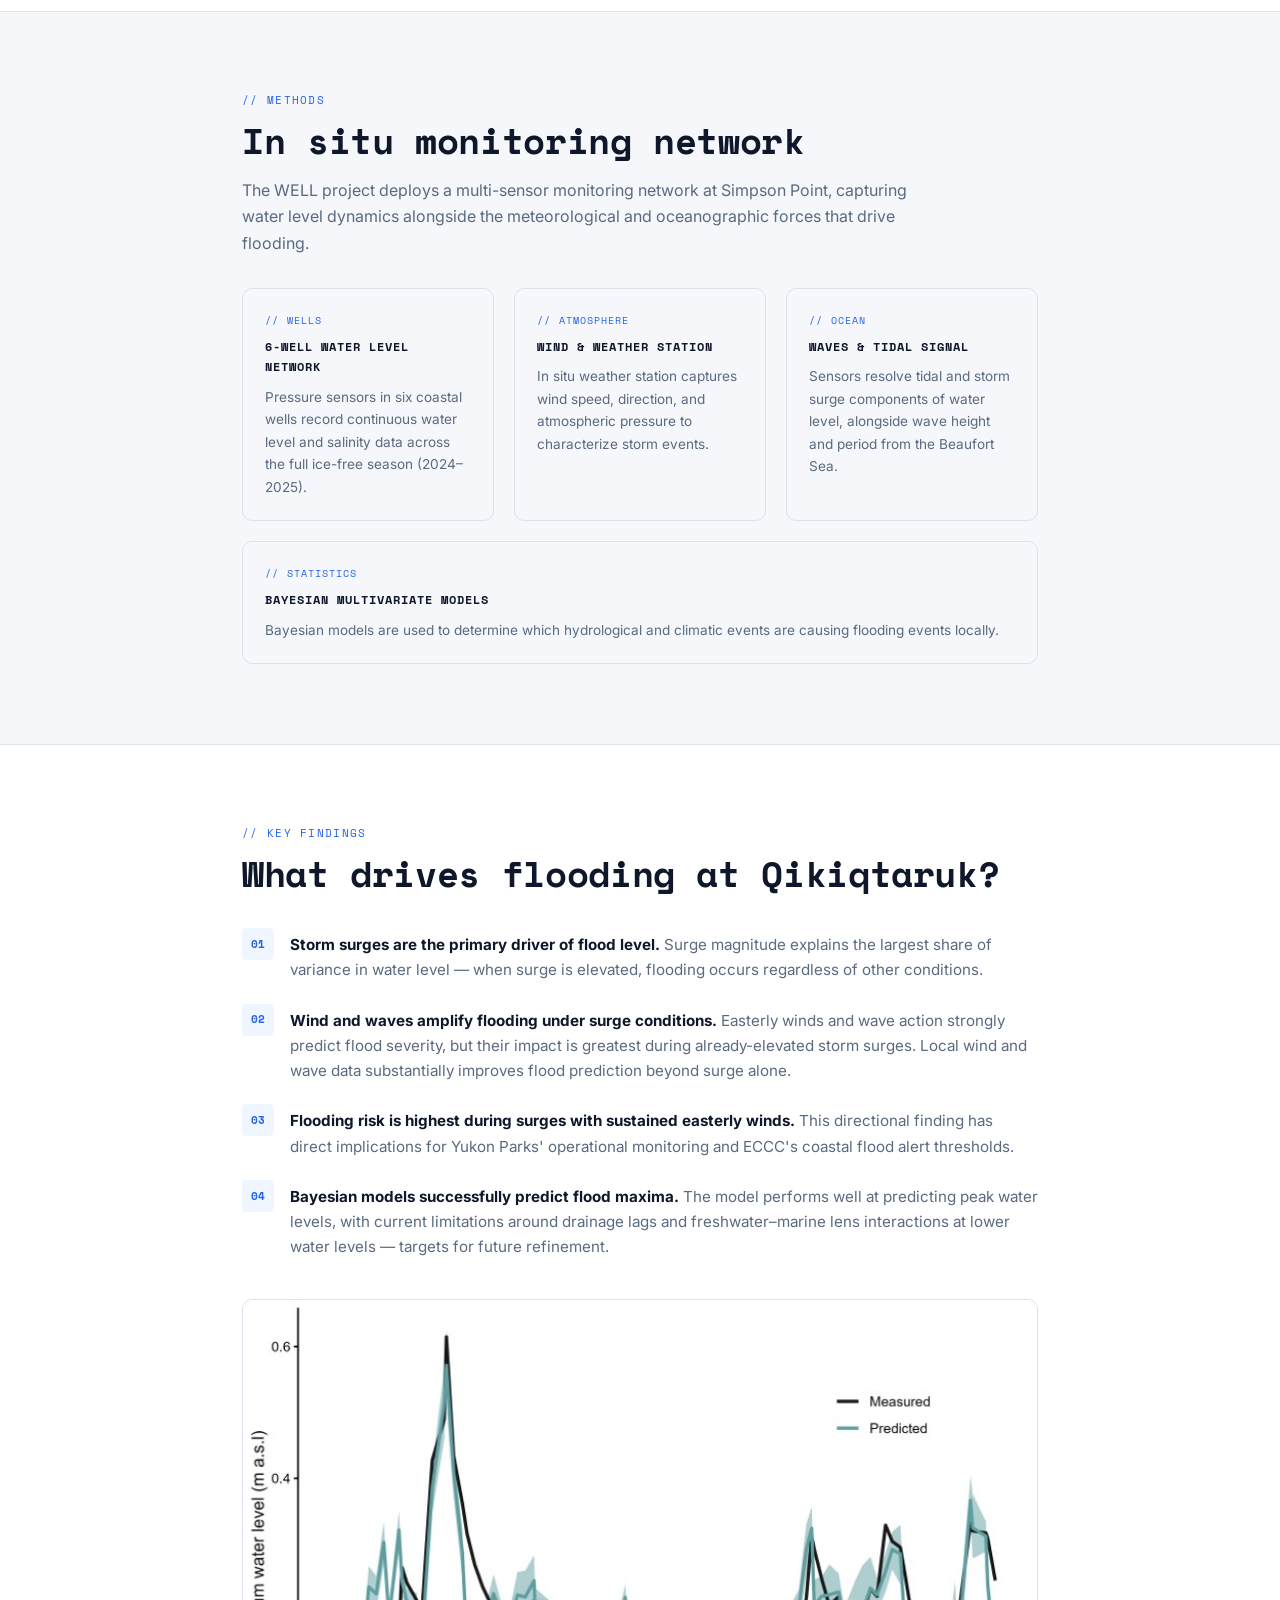
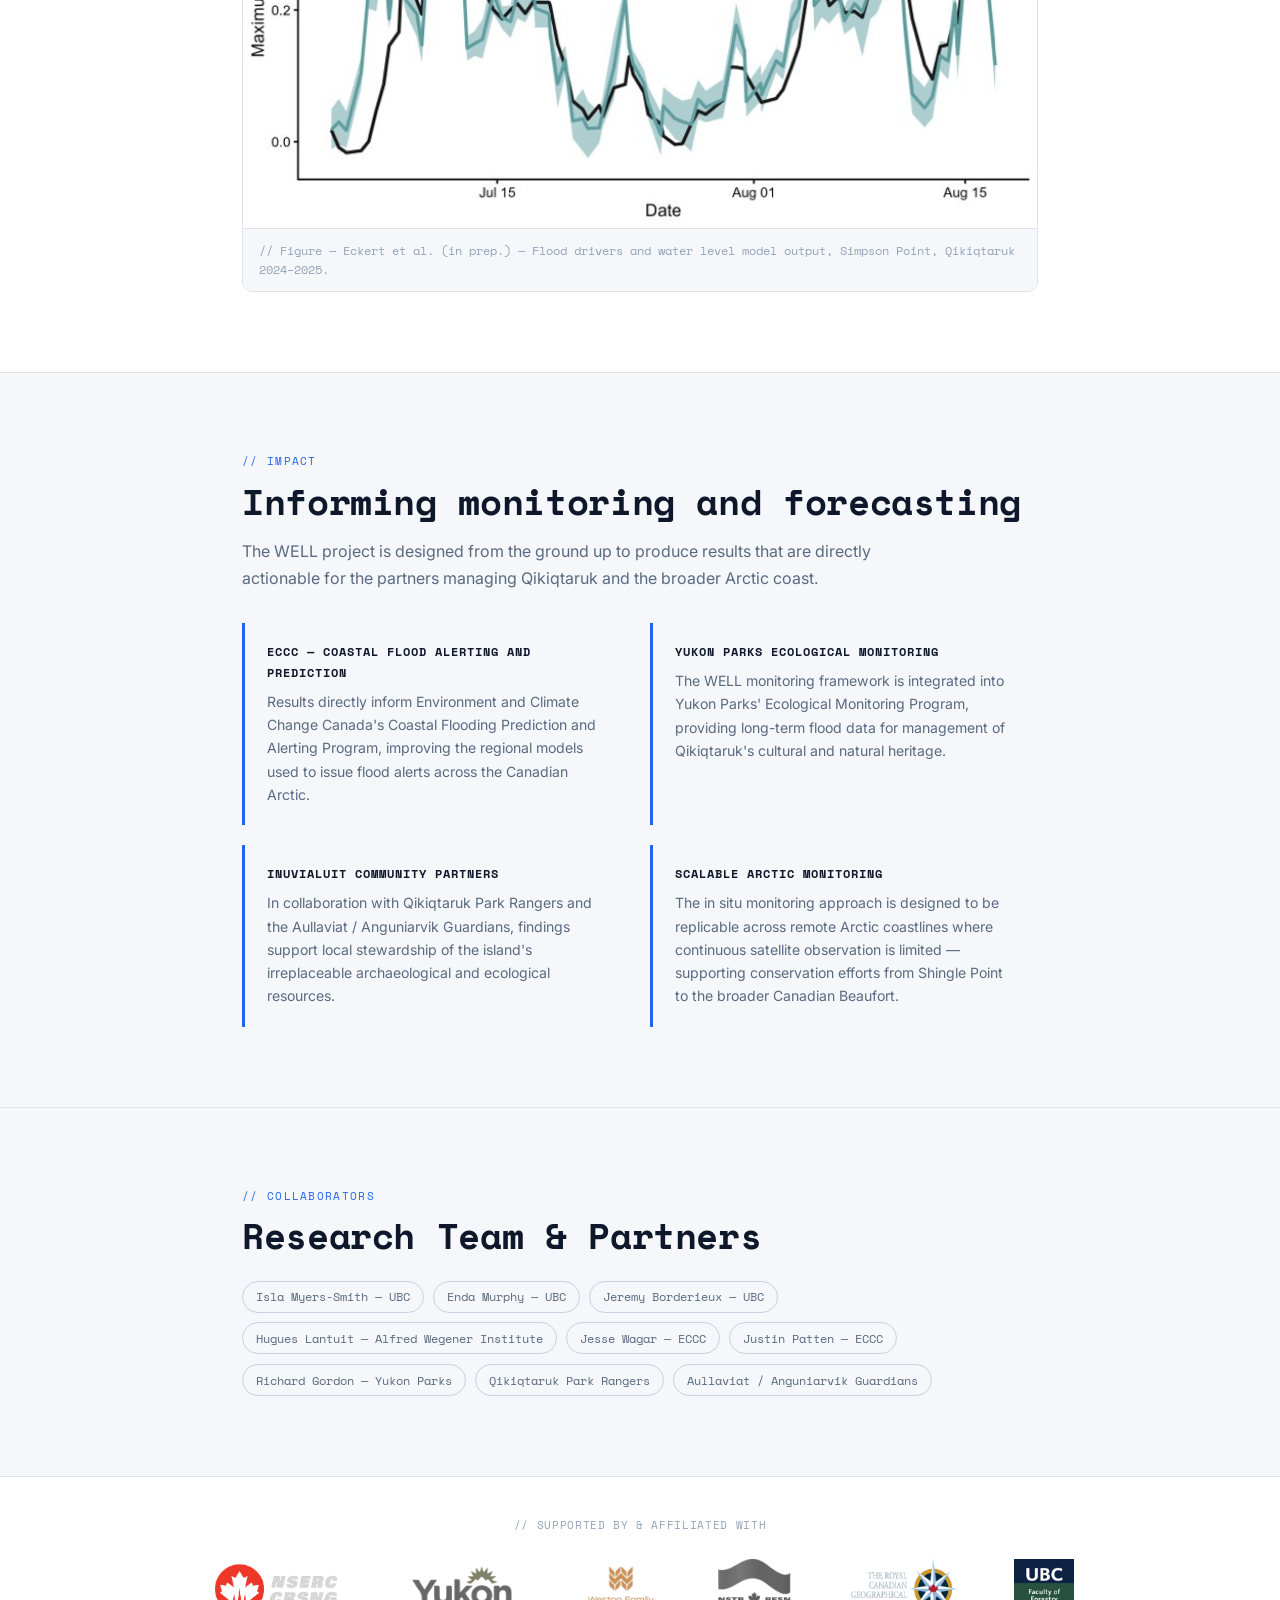
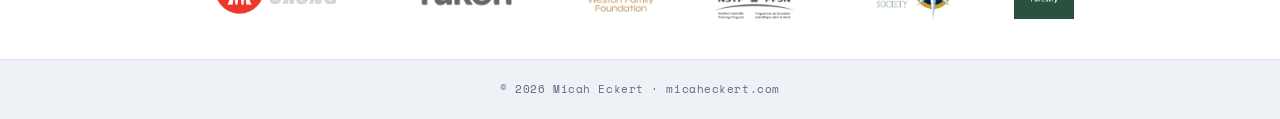
==== commit b41762c9: "Update WELL project page and add timelapse video - Add sea ice context figure and Barnhart et al. (2" ====
--- a/well.html
+++ b/well.html
@@ -210,13 +210,62 @@
     .timeline-desc strong {
       color: var(--text);
     }
+    .timeline-video-link {
+      display: inline-flex;
+      align-items: center;
+      gap: 0.4rem;
+      margin-top: 0.6rem;
+      font-family: var(--font-mono);
+      font-size: 0.72rem;
+      letter-spacing: 0.05em;
+      color: var(--blue);
+      text-decoration: none;
+    }
+    .timeline-video-link:hover { color: var(--blue-lt); }
+    .timeline-onset {
+      display: flex;
+      align-items: center;
+      gap: 0.75rem;
+      padding-left: 2.5rem;
+      margin-bottom: 1.25rem;
+      position: relative;
+    }
+    .timeline-onset::before {
+      content: '';
+      position: absolute;
+      left: 0;
+      top: 50%;
+      transform: translateY(-50%);
+      width: 16px;
+      height: 16px;
+      border-radius: 3px;
+      background: var(--green);
+      z-index: 1;
+    }
+    .timeline-onset-label {
+      font-family: var(--font-mono);
+      font-size: 0.68rem;
+      letter-spacing: 0.1em;
+      text-transform: uppercase;
+      color: var(--green);
+      background: #ecfdf5;
+      border: 1px solid #6ee7b7;
+      border-radius: 4px;
+      padding: 0.2rem 0.65rem;
+    }
 
     /* ── Methods ── */
     .methods-grid {
       display: grid;
-      grid-template-columns: repeat(auto-fit, minmax(200px, 1fr));
+      grid-template-columns: repeat(3, 1fr);
       gap: 1.25rem;
       margin-top: 2rem;
+    }
+    .method-card.full-width {
+      grid-column: 1 / -1;
+    }
+    @media (max-width: 600px) {
+      .methods-grid { grid-template-columns: 1fr; }
     }
     .method-card {
       border: 1px solid var(--border);
@@ -469,13 +518,19 @@
       <div class="well-container">
         <p class="well-label">The Problem</p>
         <h2>A rapidly changing Arctic coastline</h2>
-        <p style="color:var(--text-muted); margin-top:0.75rem; max-width:680px;">
-          The Western Arctic is experiencing a convergence of climate-driven changes that are intensifying coastal flooding. Declining sea ice, longer ice-free seasons, stronger storms, and higher waves are reshaping vulnerable permafrost coastlines — and the communities and heritage sites that depend on them.
+        <p style="color:var(--text-muted); margin-top:0.75rem; max-width:720px;">
+          The Western Arctic is experiencing a dangerous convergence of climate-driven changes. The Beaufort Sea's ice-free season is extending rapidly — expanding at up to 5 days per year in the 2000s — and autumn sea ice extent has declined dramatically since 1980. This matters because autumn is when storms are most active. As re-freeze arrives later, storms now strike an open, unprotected ocean rather than ice-covered water, generating larger waves and stronger surges along vulnerable permafrost coastlines.
         </p>
-        <div class="context-grid">
+
+        <div class="figure-wrap" style="margin-top:2rem;">
+          <img src="seaice_context.png" alt="Left: ice-free season length in the Beaufort Sea 1950–2100 under three SSP scenarios. Right: autumn sea ice concentration maps comparing 1980 and 2023, showing dramatic loss of fall sea ice in the Beaufort." loading="lazy">
+          <p class="figure-caption">// Ice-free season length in the Beaufort Sea (left) and autumn sea ice concentration 1980 vs. 2023 (right). The Beaufort has lost the majority of its fall sea ice cover — the season when storms are most intense. Source: NSIDC Climate Data Record; Barnhart et al. (2021) <em>Communications Earth &amp; Environment</em>, 2, 109. <a href="https://doi.org/10.1038/s43247-021-00183-x" target="_blank" rel="noopener">doi:10.1038/s43247-021-00183-x</a></p>
+        </div>
+
+        <div class="context-grid" style="margin-top:2rem;">
           <div class="context-card">
             <div class="stat">5 d/yr</div>
-            <p>Rate of ice-free season expansion in the Beaufort Sea, 2000–2007 — five times faster than the preceding decades.</p>
+            <p>Rate of ice-free season expansion in the Beaufort Sea, 2000–2007 — five times faster than the 1979–2007 average.</p>
           </div>
           <div class="context-card">
             <div class="stat">45%</div>
@@ -483,7 +538,7 @@
           </div>
           <div class="context-card">
             <div class="stat">10</div>
-            <p>Canadian sites currently at risk of severe coastal flooding, with re-freeze events arriving later and coinciding with intensified autumn storms.</p>
+            <p>Canadian sites currently at risk of severe coastal flooding, with late re-freeze now coinciding with peak autumn storm season.</p>
           </div>
         </div>
       </div>
@@ -528,13 +583,22 @@
             <span class="timeline-year">1995–2016</span>
             <p class="timeline-desc"><strong>Flooding every 2–3 years.</strong> A shift to regular flooding as sea ice conditions begin to change and storm frequency increases.</p>
           </div>
+          <div class="timeline-onset">
+            <span class="timeline-onset-label">// WELL project begins</span>
+          </div>
           <div class="timeline-item">
             <span class="timeline-year">2024</span>
             <p class="timeline-desc"><strong>19 flood days</strong> recorded across the ice-free season — the first full year of the WELL monitoring network. Flooding had transitioned from a periodic hazard to a near-seasonal occurrence.</p>
           </div>
           <div class="timeline-item highlight">
             <span class="timeline-year">2025</span>
-            <p class="timeline-desc"><strong>23 flood days</strong> recorded, including the <strong>historically highest water level ever measured at Qikiqtaruk on 11 July 2025</strong>. A landmark year confirming the accelerating trend.</p>
+            <div>
+              <p class="timeline-desc"><strong>23 flood days</strong> recorded, including the <strong>historically highest water level ever measured at Qikiqtaruk on 11 July 2025</strong>. A landmark year confirming the accelerating trend.</p>
+              <a href="timelapse.mp4" target="_blank" rel="noopener" class="timeline-video-link">
+                <svg width="13" height="13" viewBox="0 0 24 24" fill="currentColor"><polygon points="5,3 19,12 5,21"/></svg>
+                Watch flood timelapse
+              </a>
+            </div>
           </div>
         </div>
       </div>
@@ -564,10 +628,10 @@
             <h4>Waves &amp; Tidal Signal</h4>
             <p>Sensors resolve tidal and storm surge components of water level, alongside wave height and period from the Beaufort Sea.</p>
           </div>
-          <div class="method-card">
+          <div class="method-card full-width">
             <div class="method-icon">// Statistics</div>
             <h4>Bayesian Multivariate Models</h4>
-            <p>Two models — one wind-driven, one wave-driven — quantify flood drivers and predict 12-hour water level maximums using surge, wind, and wave data.</p>
+            <p>Bayesian models are used to determine which hydrological and climatic events are causing flooding events locally.</p>
           </div>
         </div>
       </div>
@@ -589,11 +653,11 @@
           </div>
           <div class="finding-item">
             <div class="finding-num">03</div>
-            <p class="finding-text"><strong>Bayesian models successfully predict flood maxima.</strong> The model performs well at predicting peak water levels, with current limitations around drainage lags and freshwater–marine lens interactions at lower water levels — targets for future refinement.</p>
+            <p class="finding-text"><strong>Flooding risk is highest during surges with sustained easterly winds.</strong> This directional finding has direct implications for Yukon Parks' operational monitoring and ECCC's coastal flood alert thresholds.</p>
           </div>
           <div class="finding-item">
             <div class="finding-num">04</div>
-            <p class="finding-text"><strong>Flooding risk is highest during surges with sustained easterly winds.</strong> This directional finding has direct implications for Yukon Parks' operational monitoring and ECCC's coastal flood alert thresholds.</p>
+            <p class="finding-text"><strong>Bayesian models successfully predict flood maxima.</strong> The model performs well at predicting peak water levels, with current limitations around drainage lags and freshwater–marine lens interactions at lower water levels — targets for future refinement.</p>
           </div>
         </div>
         <div class="figure-wrap">
@@ -627,37 +691,6 @@
           <div class="impact-card">
             <h4>Scalable Arctic Monitoring</h4>
             <p>The in situ monitoring approach is designed to be replicable across remote Arctic coastlines where continuous satellite observation is limited — supporting conservation efforts from Shingle Point to the broader Canadian Beaufort.</p>
-          </div>
-        </div>
-      </div>
-    </section>
-
-    <!-- ===== PRESENTATIONS ===== -->
-    <section class="well-section">
-      <div class="well-container">
-        <p class="well-label">Presentations</p>
-        <h2>Conference &amp; Workshop Talks</h2>
-        <div class="pres-list">
-          <div class="pres-item">
-            <span class="pres-badge">Talk</span>
-            <div class="pres-info">
-              <h4>ArcticNet Annual Scientific Meeting 2025 — Calgary</h4>
-              <p>In situ water level monitoring captures local drivers of coastal flooding. Eckert, M., Myers-Smith, I., Borderieux, J., Murphy, E., Lantuit, H., Gordon, R., Wagar, J., Patten, J.</p>
-            </div>
-          </div>
-          <div class="pres-item">
-            <span class="pres-badge">Abstract</span>
-            <div class="pres-info">
-              <h4>Canadian Geoscience Union General Meeting 2026</h4>
-              <p>In situ monitoring captures local drivers of coastal flooding in the Western Arctic. Eckert, M., Murphy, E., Lantuit, H., Borderieux, J., Wagar, J., Patten, J., Gordon, R., Myers-Smith, I. — Session H1: Coastal Geomorphology and Hydrodynamics.</p>
-            </div>
-          </div>
-          <div class="pres-item">
-            <span class="pres-badge">Poster · 3rd Place</span>
-            <div class="pres-info">
-              <h4>ArcticNet Annual Scientific Meeting 2024</h4>
-              <p>Awarded 3rd Place at the ASM poster session. Early results from the 2024 monitoring season at Simpson Point, Qikiqtaruk.</p>
-            </div>
           </div>
         </div>
       </div>
